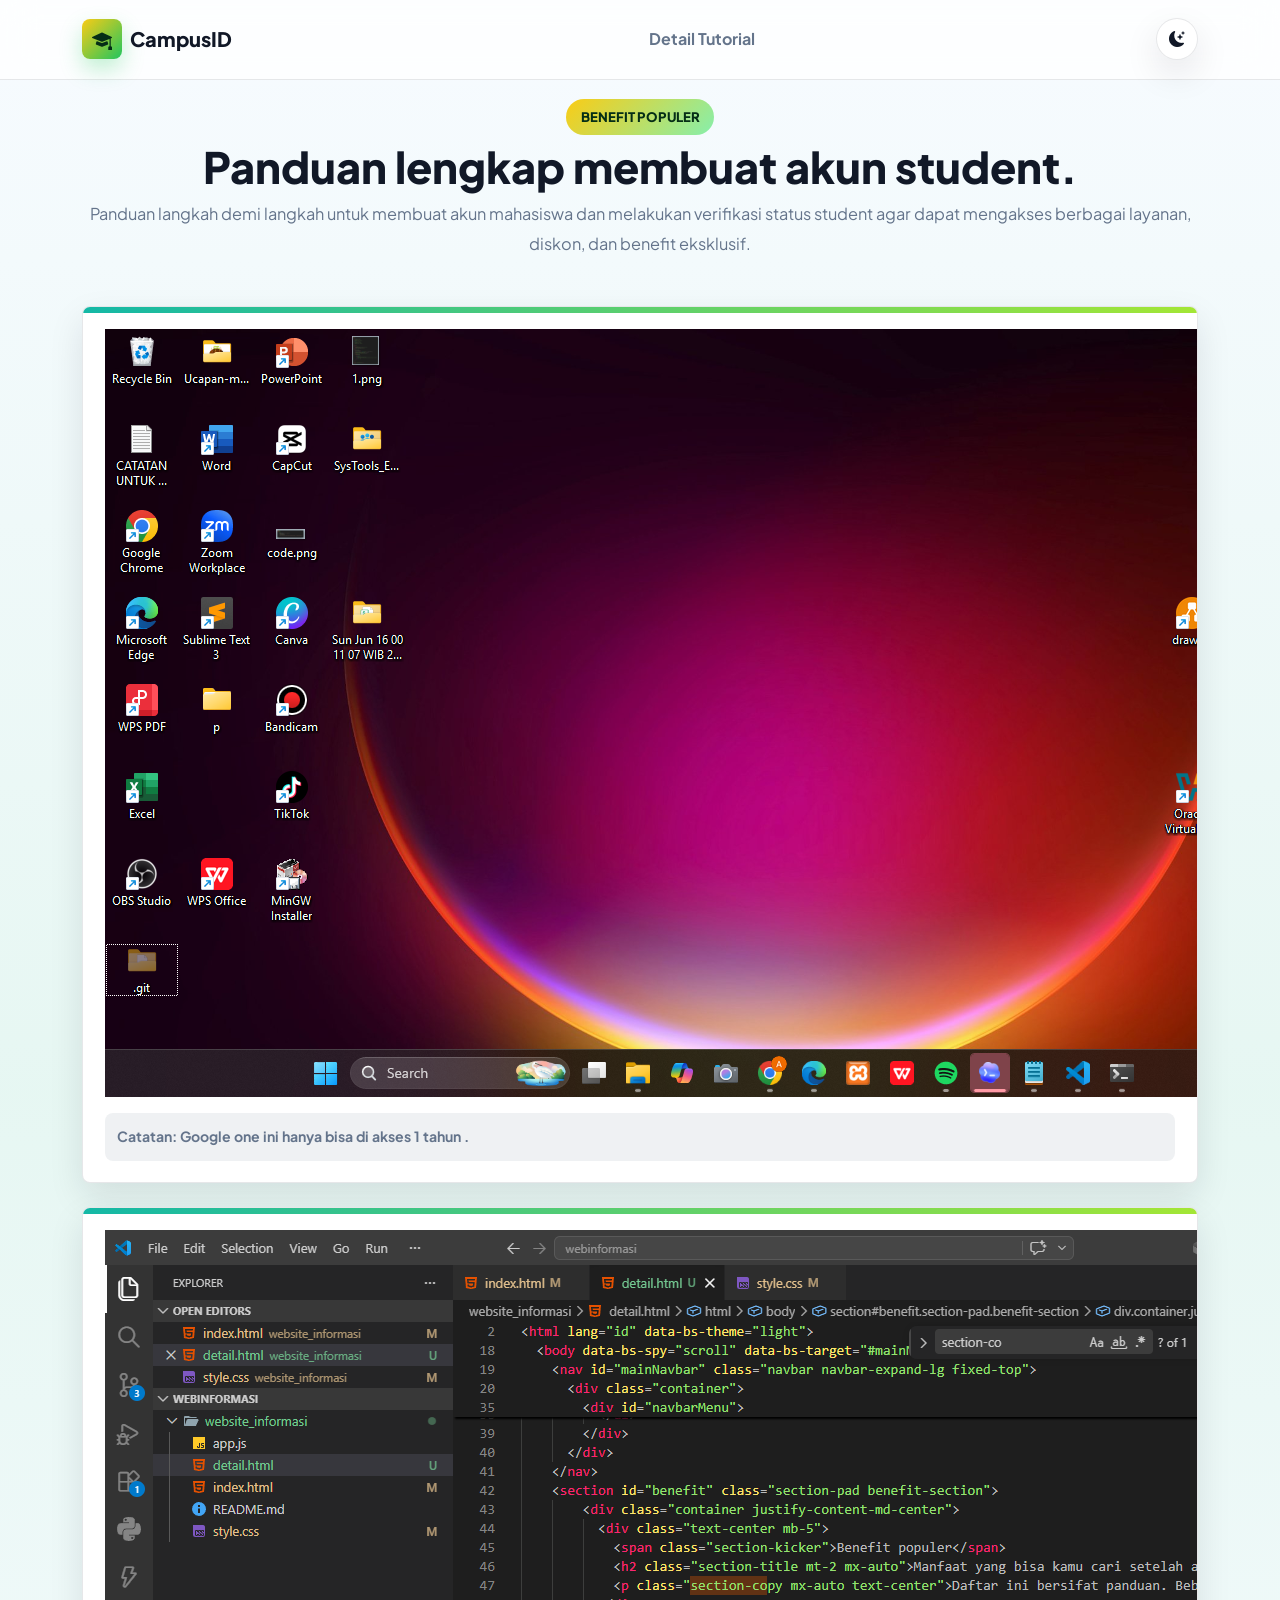
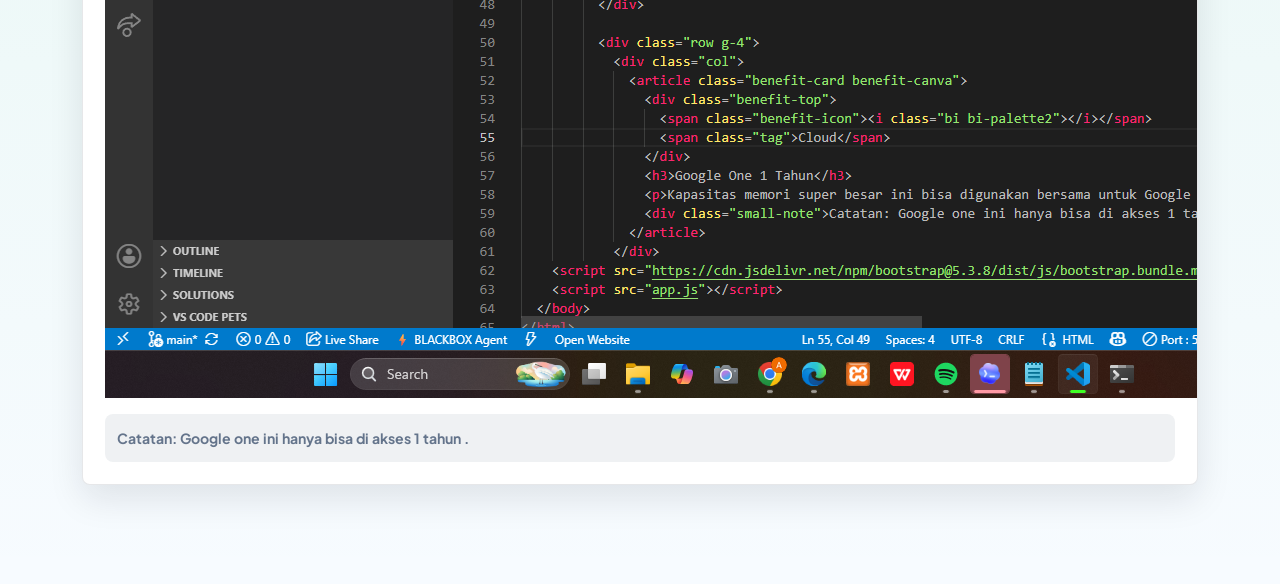
==== detail.html @ 7c488988 "logo,detail, dllllllllllllll" ====
<!doctype html>
<html lang="id" data-bs-theme="light">
  <head>
    <meta charset="utf-8" />
    <meta name="viewport" content="width=device-width, initial-scale=1" />
    <meta name="description" content="Panduan membuat akun student dari kampus dan memanfaatkan benefit edukasi seperti Canva, Gemini, cloud storage, tools coding, dan aplikasi produktivitas." />
    <title>Campus Student Access | Panduan Akun Student Kampus</title>

    <link rel="preconnect" href="https://cdn.jsdelivr.net" />
    <link rel="preconnect" href="https://images.unsplash.com" />
    <link rel="preconnect" href="https://fonts.googleapis.com" />
    <link rel="preconnect" href="https://fonts.gstatic.com" crossorigin />
    <link href="https://fonts.googleapis.com/css2?family=Plus+Jakarta+Sans:wght@400;500;600;700;800&display=swap" rel="stylesheet" />
    <link href="https://cdn.jsdelivr.net/npm/bootstrap@5.3.8/dist/css/bootstrap.min.css" rel="stylesheet" integrity="sha384-sRIl4kxILFvY47J16cr9ZwB07vP4J8+LH7qKQnuqkuIAvNWLzeN8tE5YBujZqJLB" crossorigin="anonymous" />
    <link rel="stylesheet" href="https://cdn.jsdelivr.net/npm/bootstrap-icons@1.13.1/font/bootstrap-icons.min.css" />
    <link rel="stylesheet" href="style.css" />
  </head>
  <body data-bs-spy="scroll" data-bs-target="#mainNavbar" data-bs-offset="90" tabindex="0">
    <nav id="mainNavbar" class="navbar navbar-expand-lg fixed-top">
      <div class="container">
        <a class="navbar-brand d-flex align-items-center gap-2" href="#beranda" aria-label="Campus Student Access">
          <span class="brand-mark"><i class="bi bi-mortarboard-fill"></i></span>
          <span>CampusID</span>
        </a>

        <div class="d-flex align-items-center gap-2 order-lg-2">
          <button class="btn btn-icon theme-toggle" id="themeToggle" type="button" aria-label="Aktifkan dark mode" data-bs-toggle="tooltip" data-bs-title="Dark mode">
            <i class="bi bi-moon-stars-fill"></i>
          </button>
          <button class="navbar-toggler" type="button" data-bs-toggle="collapse" data-bs-target="#navbarMenu" aria-controls="navbarMenu" aria-expanded="false" aria-label="Buka menu navigasi">
            <span class="navbar-toggler-icon"></span>
          </button>
        </div>

        <div id="navbarMenu">
          <ul class="navbar-nav ms-lg-auto align-items-lg-center">
            <li class="nav-item"><a class="nav-link" href="#">Detail Tutorial</a></li>
          </ul>
        </div>
      </div>
    </nav>
    <section id="benefit" class="section-pad benefit-section">
      <div class="container justify-content-md-center">
        <div class="text-center mb-5">
          <span class="section-kicker">Benefit populer</span>
          <h2 class="section-title mt-2 mx-auto">Panduan lengkap membuat akun student.</h2>
          <p class="section-copy mx-auto text-center">Panduan langkah demi langkah untuk membuat akun mahasiswa dan melakukan verifikasi status student agar dapat mengakses berbagai layanan, diskon, dan benefit eksklusif.</p>
        </div>

        <div class="row g-4">
          <div class="col">
            <article class="benefit-card benefit-canva">
              <div class="benefit-top">
                <img src="ss/image.png" alt="" />
              </div>
              <div class="small-note">Catatan: Google one ini hanya bisa di akses 1 tahun .</div>
            </article>
          </div>
          <div class="col">
            <article class="benefit-card benefit-canva">
              <div class="benefit-top">
                <img src="ss/tes.png" alt="" />
              </div>
              <div class="small-note">Catatan: Google one ini hanya bisa di akses 1 tahun .</div>
            </article>
          </div>
        </div>
      </div>
    </section>
    <script src="https://cdn.jsdelivr.net/npm/bootstrap@5.3.8/dist/js/bootstrap.bundle.min.js" integrity="sha384-FKyoEForCGlyvwx9Hj09JcYn3nv7wiPVlz7YYwJrWVcXK/BmnVDxM+D2scQbITxI" crossorigin="anonymous"></script>
    <script src="app.js"></script>
  </body>
</html>
---- style.css ----
:root {
  --font-main: "Plus Jakarta Sans", system-ui, -apple-system, BlinkMacSystemFont, "Segoe UI", sans-serif;
  --page: #f7fbff;
  --surface: rgba(255, 255, 255, 0.88);
  --surface-solid: #ffffff;
  --ink: #111827;
  --muted: #64748b;
  --line: rgba(15, 23, 42, 0.1);
  --primary: #2563eb;
  --primary-strong: #1d4ed8;
  --sky: #0ea5e9;
  --lime: #22c55e;
  --coral: #ff6b6b;
  --yellow: #facc15;
  --violet: #8b5cf6;
  --cyan: #22d3ee;
  --shadow: 0 22px 70px rgba(15, 23, 42, 0.14);
  --soft-shadow: 0 14px 35px rgba(15, 23, 42, 0.1);
  --radius: 8px;
}

[data-bs-theme="dark"] {
  --page: #08111f;
  --surface: rgba(15, 23, 42, 0.86);
  --surface-solid: #101827;
  --ink: #f8fafc;
  --muted: #b6c2d2;
  --line: rgba(226, 232, 240, 0.14);
  --primary: #38bdf8;
  --primary-strong: #0ea5e9;
  --shadow: 0 22px 70px rgba(0, 0, 0, 0.35);
  --soft-shadow: 0 14px 35px rgba(0, 0, 0, 0.28);
}



* {
  box-sizing: border-box;
}

html {
  scroll-behavior: smooth;
}

body {
  font-family: var(--font-main);
  color: var(--ink);
  letter-spacing: 0;
  background:
    linear-gradient(180deg, rgba(34, 211, 238, 0.08), transparent 420px),
    var(--page);
  overflow-x: hidden;
}

a {
  text-decoration: none;
}

.navbar {
  padding: 0.9rem 0;
  background: rgba(255, 255, 255, 0.78);
  border-bottom: 1px solid var(--line);
  backdrop-filter: blur(18px);
}

[data-bs-theme="dark"] .navbar {
  background: rgba(8, 17, 31, 0.8);
}

.navbar-brand,
.footer-brand {
  color: var(--ink);
  font-weight: 800;
}

.brand-mark {
  width: 40px;
  height: 40px;
  display: inline-flex;
  align-items: center;
  justify-content: center;
  color: #052e16;
  background: linear-gradient(135deg, var(--yellow), var(--lime));
  border-radius: var(--radius);
  box-shadow: 0 10px 22px rgba(34, 197, 94, 0.28);
}

.nav-link {
  color: var(--muted);
  font-weight: 700;
  border-radius: 999px;
  padding: 0.55rem 0.9rem !important;
}

.nav-link:hover,
.nav-link.active {
  color: var(--primary);
  background: rgba(37, 99, 235, 0.1);
}

.btn {
  font-weight: 800;
}

.btn-primary {
  --bs-btn-bg: var(--primary);
  --bs-btn-border-color: var(--primary);
  --bs-btn-hover-bg: var(--primary-strong);
  --bs-btn-hover-border-color: var(--primary-strong);
  box-shadow: 0 14px 28px rgba(37, 99, 235, 0.26);
}

.btn-light {
  color: #0f172a;
  background: rgba(255, 255, 255, 0.92);
  border-color: rgba(255, 255, 255, 0.92);
}

.btn-icon {
  width: 42px;
  height: 42px;
  display: inline-flex;
  align-items: center;
  justify-content: center;
  border-radius: 50%;
  padding: 0;
}

.theme-toggle {
  color: var(--ink);
  background: var(--surface-solid);
  border: 1px solid var(--line);
  box-shadow: var(--soft-shadow);
}

.hero-section {
  position: relative;
  min-height: 100vh;
  background-image:
    linear-gradient(90deg, rgba(5, 10, 25, 0.84), rgba(5, 10, 25, 0.58), rgba(5, 10, 25, 0.28)),
    url("https://images.unsplash.com/photo-1523240795612-9a054b0db644?auto=format&fit=crop&w=1800&q=85");
  background-size: cover;
  background-position: center;
  color: #ffffff;
}

.hero-overlay {
  position: absolute;
  inset: 0;
  background:
    linear-gradient(180deg, rgba(37, 99, 235, 0.24), transparent 45%),
    linear-gradient(0deg, rgba(8, 17, 31, 0.88), transparent 38%);
  pointer-events: none;
}

.hero-badge,
.section-kicker {
  display: inline-flex;
  align-items: center;
  gap: 0.5rem;
  width: fit-content;
  color: #052e16;
  background: linear-gradient(135deg, var(--yellow), #86efac);
  border-radius: 999px;
  padding: 0.5rem 0.9rem;
  font-size: 0.82rem;
  font-weight: 900;
  text-transform: uppercase;
}

.hero-title {
  max-width: 760px;
  font-size: 4.55rem;
  line-height: 1;
  font-weight: 900;
}

.hero-copy {
  max-width: 650px;
  color: rgba(255, 255, 255, 0.86);
  font-size: 1.15rem;
  line-height: 1.8;
}

.hero-note {
  display: flex;
  align-items: flex-start;
  gap: 0.7rem;
  max-width: 640px;
  color: rgba(255, 255, 255, 0.82);
  font-weight: 600;
}

.access-card,
.checklist-panel,
.tool-panel,
.cta-panel {
  background: var(--surface);
  border: 1px solid var(--line);
  border-radius: var(--radius);
  box-shadow: var(--shadow);
  backdrop-filter: blur(22px);
}

.access-card {
  max-width: 430px;
  padding: 1.4rem;
  color: var(--ink);
}

.eyebrow,
.pass-label {
  color: var(--muted);
  font-size: 0.78rem;
  font-weight: 900;
  text-transform: uppercase;
}

.status-pill {
  display: inline-flex;
  align-items: center;
  gap: 0.35rem;
  color: #064e3b;
  background: rgba(34, 197, 94, 0.18);
  border: 1px solid rgba(34, 197, 94, 0.28);
  border-radius: 999px;
  padding: 0.45rem 0.65rem;
  font-size: 0.78rem;
  font-weight: 900;
}

[data-bs-theme="dark"] .status-pill {
  color: #bbf7d0;
}

.student-pass {
  display: flex;
  align-items: center;
  justify-content: space-between;
  gap: 1rem;
  color: #0f172a;
  background:
    linear-gradient(135deg, rgba(34, 211, 238, 0.82), rgba(250, 204, 21, 0.78)),
    #ffffff;
  border-radius: var(--radius);
  padding: 1.2rem;
}

.student-pass strong {
  display: block;
  margin-top: 0.25rem;
}

.student-pass i {
  font-size: 2rem;
}

.mini-stat {
  min-height: 132px;
  display: flex;
  flex-direction: column;
  justify-content: center;
  gap: 0.35rem;
  border: 1px solid var(--line);
  border-radius: var(--radius);
  padding: 1rem;
  background: var(--surface-solid);
}

.mini-stat i {
  font-size: 1.35rem;
}

.mini-stat strong {
  font-size: 2rem;
  line-height: 1;
}

.mini-stat span {
  color: var(--muted);
  font-weight: 700;
}

.accent-sky i,
.accent-sky strong {
  color: var(--sky);
}

.accent-coral i,
.accent-coral strong {
  color: var(--coral);
}

.access-list {
  display: grid;
  gap: 0.75rem;
}

.access-list div {
  display: flex;
  align-items: flex-start;
  gap: 0.65rem;
  color: var(--muted);
  font-weight: 700;
}

.access-list i {
  color: var(--lime);
}

.section-pad {
  padding: 6.2rem 0;
}

.soft-band {
  background:
    linear-gradient(135deg, rgba(14, 165, 233, 0.12), rgba(250, 204, 21, 0.1)),
    rgba(255, 255, 255, 0.28);
}

[data-bs-theme="dark"] .soft-band {
  background:
    linear-gradient(135deg, rgba(14, 165, 233, 0.14), rgba(139, 92, 246, 0.16)),
    rgba(15, 23, 42, 0.42);
}

.section-title {
  color: var(--ink);
  font-size: 2.7rem;
  line-height: 1.12;
  font-weight: 900;
}

.section-copy {
  max-width: 1320px;
  color: var(--muted);
  font-size: 1.02rem;
  line-height: 1.8;
  text-align: justify;
}

.value-card,
.benefit-card,
.safety-card {
  height: 100%;
  background: var(--surface-solid);
  border: 1px solid var(--line);
  border-radius: var(--radius);
  box-shadow: var(--soft-shadow);
}

.value-card {
  padding: 1.25rem;
  transition: transform 180ms ease, box-shadow 180ms ease;
}

.value-card:hover,
.benefit-card:hover {
  transform: translateY(-6px);
  box-shadow: var(--shadow);
}

.value-icon {
  width: 52px;
  height: 52px;
  display: inline-flex;
  align-items: center;
  justify-content: center;
  color: #ffffff;
  border-radius: var(--radius);
  font-size: 1.35rem;
  margin-bottom: 1rem;
}

.bg-sky {
  background: linear-gradient(135deg, var(--sky), var(--cyan));
}

.bg-lime {
  background: linear-gradient(135deg, var(--lime), #84cc16);
}

.bg-coral {
  background: linear-gradient(135deg, var(--coral), #fb7185);
}

.bg-violet {
  background: linear-gradient(135deg, var(--violet), #6366f1);
}

.value-card h3,
.benefit-card h3,
.timeline-item h3 {
  font-size: 1.12rem;
  font-weight: 900;
}

.value-card p,
.benefit-card p,
.timeline-item p {
  color: var(--muted);
  line-height: 1.7;
  margin-bottom: 0;
}

.callout-box {
  display: flex;
  align-items: flex-start;
  gap: 0.9rem;
  color: var(--ink);
  background: var(--surface-solid);
  border: 1px solid var(--line);
  border-left: 5px solid var(--yellow);
  border-radius: var(--radius);
  padding: 1rem;
  box-shadow: var(--soft-shadow);
}

.callout-box i {
  color: var(--primary);
  font-size: 1.45rem;
}

.timeline {
  position: relative;
  display: grid;
  gap: 1rem;
}

.timeline::before {
  content: "";
  position: absolute;
  top: 14px;
  bottom: 14px;
  left: 35px;
  width: 2px;
  background: linear-gradient(var(--sky), var(--lime), var(--coral));
}

.timeline-item {
  position: relative;
  display: grid;
  grid-template-columns: 70px 1fr;
  gap: 1rem;
  background: var(--surface-solid);
  border: 1px solid var(--line);
  border-radius: var(--radius);
  padding: 1.15rem;
  box-shadow: var(--soft-shadow);
}

.timeline-number {
  z-index: 1;
  width: 52px;
  height: 52px;
  display: inline-flex;
  align-items: center;
  justify-content: center;
  color: #082f49;
  background: linear-gradient(135deg, var(--cyan), var(--yellow));
  border-radius: var(--radius);
  font-weight: 900;
}

.checklist-panel,
.tool-panel {
  padding: 1.35rem;
}

.progress {
  height: 12px;
  background-color: rgba(100, 116, 139, 0.16);
}

.progress-bar {
  background: linear-gradient(90deg, var(--sky), var(--lime), var(--yellow));
}

.progress-chip {
  color: #082f49;
  background: linear-gradient(135deg, var(--cyan), var(--yellow));
  border-radius: 999px;
  padding: 0.38rem 0.7rem;
  font-weight: 900;
}

.check-item {
  min-height: 72px;
  display: flex;
  align-items: center;
  gap: 0.85rem;
  background: var(--surface-solid);
  border: 1px solid var(--line);
  border-radius: var(--radius);
  padding: 1rem;
  cursor: pointer;
  transition: border-color 180ms ease, transform 180ms ease;
}

.check-item:hover {
  border-color: rgba(37, 99, 235, 0.4);
  transform: translateY(-2px);
}

.check-item span {
  display: flex;
  align-items: center;
  gap: 0.55rem;
  font-weight: 800;
}

.check-item i {
  color: var(--primary);
}

.form-check-input {
  width: 1.25rem;
  height: 1.25rem;
}

.ready-alert {
  display: flex;
  align-items: center;
  gap: 0.7rem;
  color: #064e3b;
  background: rgba(34, 197, 94, 0.14);
  border: 1px solid rgba(34, 197, 94, 0.25);
}

[data-bs-theme="dark"] .ready-alert {
  color: #bbf7d0;
}

.benefit-section {
  background:
    linear-gradient(180deg, transparent, rgba(34, 197, 94, 0.08) 50%, transparent),
    var(--page);
}

.benefit-card {
  position: relative;
  overflow: hidden;
  padding: 1.35rem;
  transition: transform 180ms ease, box-shadow 180ms ease;
}

.benefit-card::before {
  content: "";
  position: absolute;
  inset: 0 0 auto 0;
  height: 6px;
  background: linear-gradient(90deg, var(--sky), var(--lime));
}

.benefit-canva::before {
  background: linear-gradient(90deg, #14b8a6, #a3e635);
}

.benefit-gemini::before {
  background: linear-gradient(90deg, #6366f1, #22d3ee);
}

.benefit-cloud::before {
  background: linear-gradient(90deg, #0ea5e9, #facc15);
}

.benefit-code::before {
  background: linear-gradient(90deg, #8b5cf6, #fb7185);
}

.benefit-research::before {
  background: linear-gradient(90deg, #22c55e, #0ea5e9);
}

.benefit-saving::before {
  background: linear-gradient(90deg, #f97316, #facc15);
}



.benefit-top{
    display:flex;
    justify-content:space-between;
    align-items:center;
}

.benefit-icon{
    width:50px;
    height:50px;
    background:#fff;
    border-radius:10px;
    display:flex;
    align-items:center;
    justify-content:center;
    overflow:hidden;
}

.benefit-icon img{
    width:32px;
    height:32px;
    object-fit:contain;
}

.tag {
  color: var(--primary);
  background: rgba(37, 99, 235, 0.1);
  border-radius: 999px;
  padding: 0.35rem 0.7rem;
  font-size: 0.78rem;
  font-weight: 900;
}

.small-note {
  margin-top: 1rem;
  color: var(--muted);
  background: rgba(100, 116, 139, 0.1);
  border-radius: var(--radius);
  padding: 0.8rem;
  font-size: 0.88rem;
  font-weight: 700;
  line-height: 1.6;
}

.tool-tabs {
  gap: 0.6rem;
}

.tool-tabs .nav-link {
  display: inline-flex;
  align-items: center;
  gap: 0.45rem;
  border: 1px solid var(--line);
  background: var(--surface-solid);
}

.tool-tabs .nav-link.active {
  color: #ffffff;
  background: var(--primary);
  border-color: var(--primary);
}

.tab-pane h3 {
  font-size: 1.35rem;
  font-weight: 900;
}

.smart-list {
  display: grid;
  gap: 0.8rem;
  padding-left: 0;
  margin: 1.1rem 0 0;
  list-style: none;
}

.smart-list li {
  display: flex;
  align-items: flex-start;
  gap: 0.75rem;
  color: var(--muted);
  background: var(--surface-solid);
  border: 1px solid var(--line);
  border-radius: var(--radius);
  padding: 0.9rem;
  font-weight: 700;
}

.smart-list i {
  color: var(--lime);
  font-size: 1.15rem;
}

.source-strip {
  display: flex;
  align-items: flex-start;
  gap: 0.75rem;
  color: var(--muted);
  border-top: 1px solid var(--line);
  padding-top: 1rem;
  font-size: 0.92rem;
  font-weight: 700;
}


.source-strip i {
  color: var(--primary);
}

.safety-section {
  background:
    linear-gradient(135deg, rgba(250, 204, 21, 0.12), rgba(255, 107, 107, 0.09)),
    var(--page);
}

.safety-card {
  display: grid;
  gap: 0.6rem;
  padding: 1rem;
}

.safety-card i {
  width: 42px;
  height: 42px;
  display: inline-flex;
  align-items: center;
  justify-content: center;
  color: #ffffff;
  background: linear-gradient(135deg, var(--coral), var(--violet));
  border-radius: var(--radius);
  font-size: 1.15rem;
}

.safety-card strong {
  font-weight: 900;
}

.safety-card span {
  color: var(--muted);
  line-height: 1.6;
}

.custom-accordion {
  display: grid;
  gap: 0.8rem;
}

.accordion-item {
  color: var(--ink);
  background: var(--surface-solid);
  border: 1px solid var(--line);
  border-radius: var(--radius) !important;
  overflow: hidden;
  box-shadow: var(--soft-shadow);
}

.accordion-button {
  color: var(--ink);
  background: var(--surface-solid);
  font-weight: 900;
}

.accordion-button:not(.collapsed) {
  color: var(--primary);
  background: rgba(37, 99, 235, 0.1);
}

.accordion-button:focus {
  box-shadow: 0 0 0 0.18rem rgba(37, 99, 235, 0.18);
}

.accordion-body {
  color: var(--muted);
  line-height: 1.75;
}

.cta-section {
  padding: 2rem 0 6rem;
}

.cta-panel {
  padding: 3rem 1.5rem;
  background:
    linear-gradient(135deg, rgba(37, 99, 235, 0.12), rgba(34, 197, 94, 0.12)),
    var(--surface);
}

.site-footer {
  color: rgba(255, 255, 255, 0.84);
  background: #07111f;
}

.site-footer .brand-mark {
  color: #052e16;
}

.site-footer a {
  display: block;
  width: fit-content;
  color: rgba(255, 255, 255, 0.76);
  margin-bottom: 0.48rem;
}

.site-footer a:hover {
  color: #ffffff;
}

.footer-brand {
  color: #ffffff !important;
}

.footer-title {
  color: #ffffff;
  font-size: 0.9rem;
  font-weight: 900;
  text-transform: uppercase;
}

.footer-bottom {
  color: rgba(255, 255, 255, 0.58);
  border-top: 1px solid rgba(255, 255, 255, 0.1);
}

.back-to-top {
  position: fixed;
  right: 1.25rem;
  bottom: 1.25rem;
  z-index: 1020;
  opacity: 0;
  transform: translateY(12px);
  pointer-events: none;
  transition: opacity 180ms ease, transform 180ms ease;
}

.back-to-top.show {
  opacity: 1;
  transform: translateY(0);
  pointer-events: auto;
}

.source-list .list-group-item {
  display: flex;
  align-items: center;
  gap: 0.7rem;
  font-weight: 700;
}



@media (max-width: 991.98px) {
  .navbar-collapse {
    border-top: 1px solid var(--line);
    margin-top: 0.9rem;
  }

  .hero-title {
    font-size: 3.2rem;
  }

  .hero-section {
    background-position: 62% center;
  }

  .access-card {
    margin-bottom: 3rem;
  }

  .section-pad {
    padding: 4.5rem 0;
  }

  .section-title {
    font-size: 2.2rem;
  }
}

@media (max-width: 575.98px) {
  .hero-title {
    font-size: 2.35rem;
  }

  .hero-copy {
    font-size: 1rem;
  }

  .hero-badge,
  .section-kicker {
    font-size: 0.72rem;
  }

  .section-title {
    font-size: 1.85rem;
  }

  .timeline::before {
    left: 26px;
  }

  .timeline-item {
    grid-template-columns: 52px 1fr;
    padding: 1rem;
  }

  .timeline-number {
    width: 44px;
    height: 44px;
    font-size: 0.86rem;
  }

  .check-item {
    min-height: 64px;
  }

  .tool-tabs .nav-link {
    width: 100%;
    justify-content: center;
  }
}
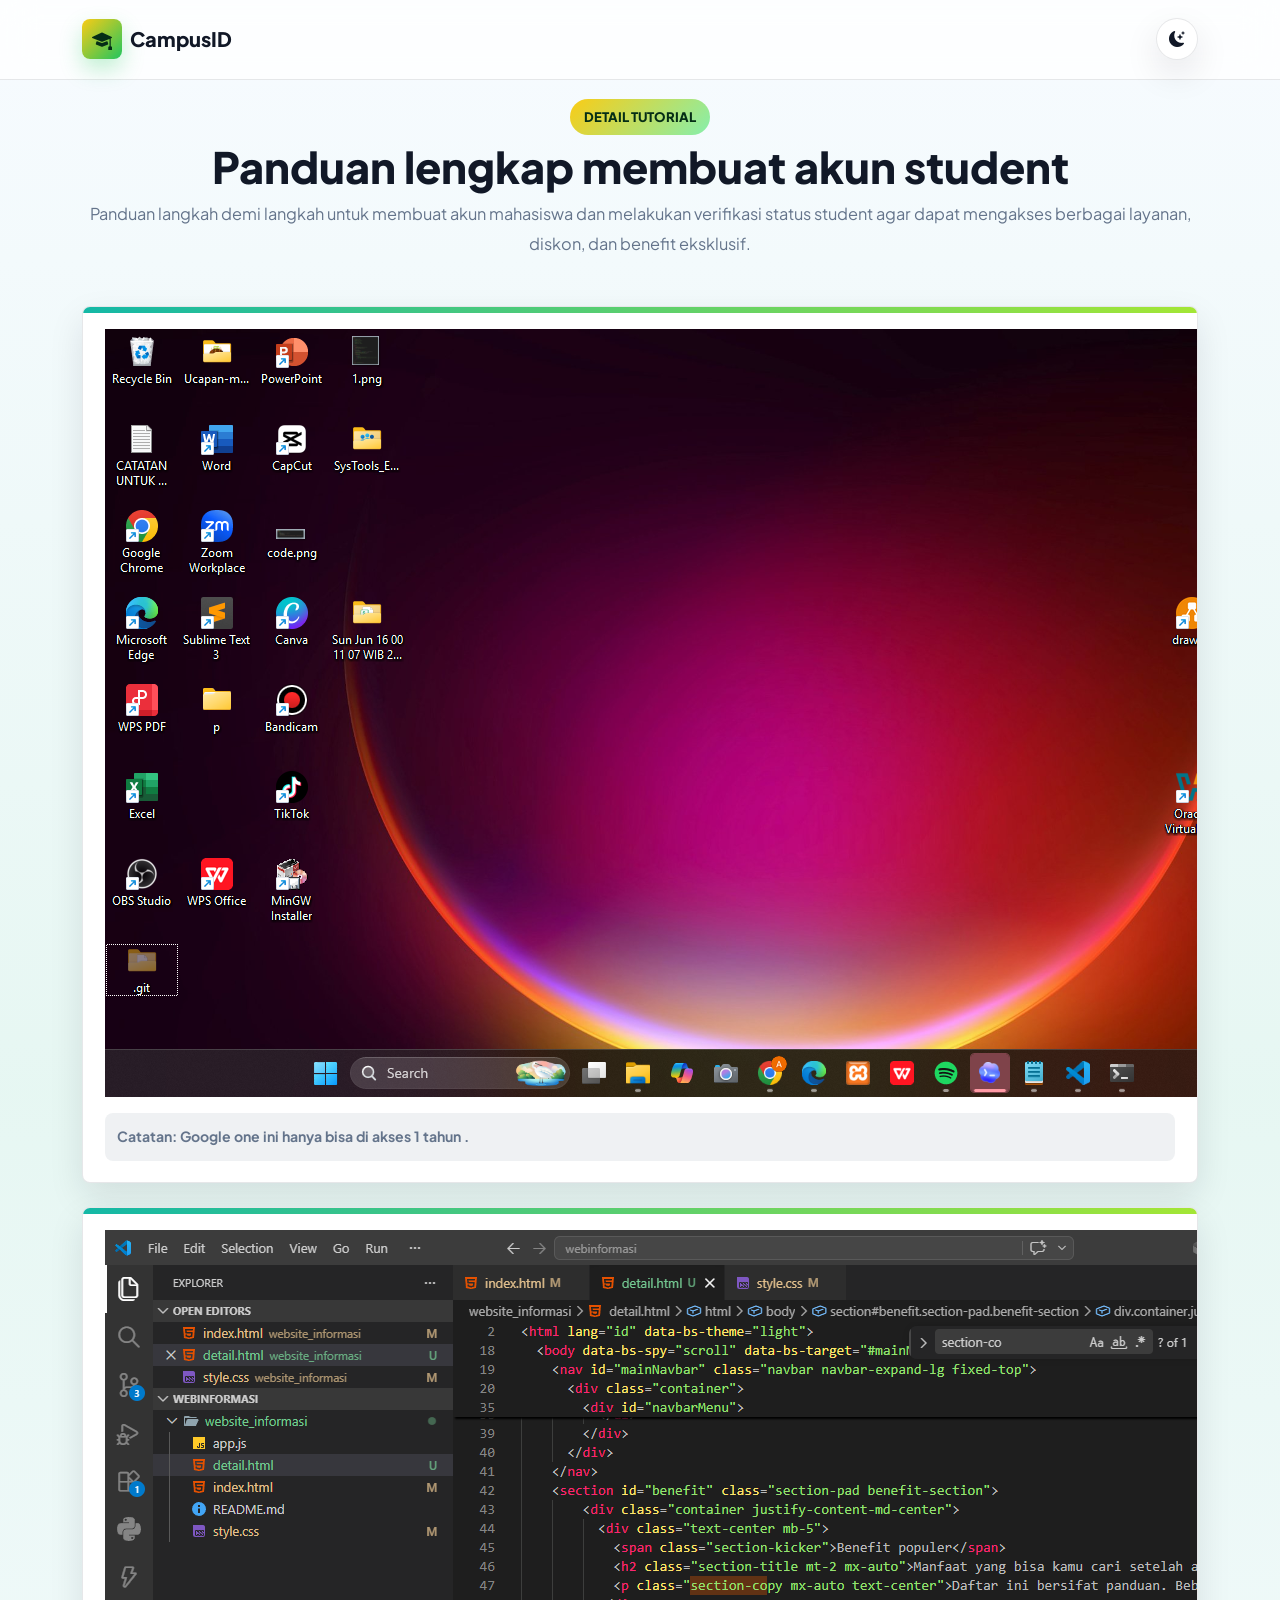
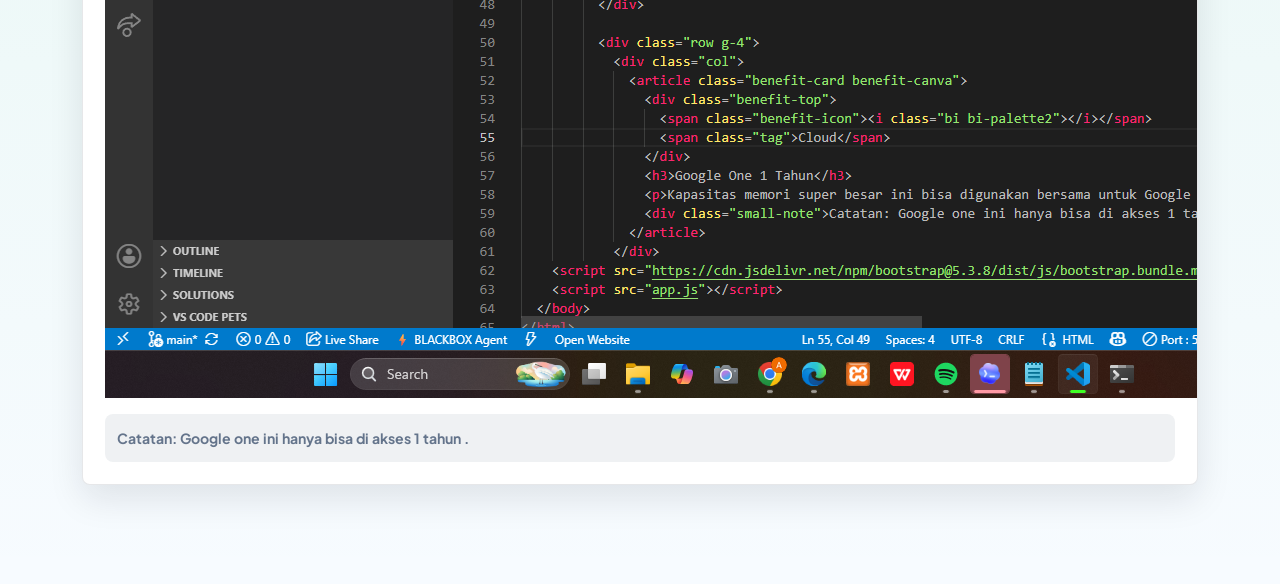
==== commit 3459149d: "Perubahan Dari Zeck sabtu" ====
--- a/detail.html
+++ b/detail.html
@@ -31,19 +31,13 @@
             <span class="navbar-toggler-icon"></span>
           </button>
         </div>
-
-        <div id="navbarMenu">
-          <ul class="navbar-nav ms-lg-auto align-items-lg-center">
-            <li class="nav-item"><a class="nav-link" href="#">Detail Tutorial</a></li>
-          </ul>
-        </div>
       </div>
     </nav>
     <section id="benefit" class="section-pad benefit-section">
       <div class="container justify-content-md-center">
         <div class="text-center mb-5">
-          <span class="section-kicker">Benefit populer</span>
-          <h2 class="section-title mt-2 mx-auto">Panduan lengkap membuat akun student.</h2>
+          <span class="section-kicker">Detail Tutorial</span>
+          <h2 class="section-title mt-2 mx-auto">Panduan lengkap membuat akun student</h2>
           <p class="section-copy mx-auto text-center">Panduan langkah demi langkah untuk membuat akun mahasiswa dan melakukan verifikasi status student agar dapat mengakses berbagai layanan, diskon, dan benefit eksklusif.</p>
         </div>
 
--- a/style.css
+++ b/style.css
@@ -593,6 +593,7 @@
     align-items:center;
     justify-content:center;
     overflow:hidden;
+    margin-bottom: 15px;
 }
 
 .benefit-icon img{
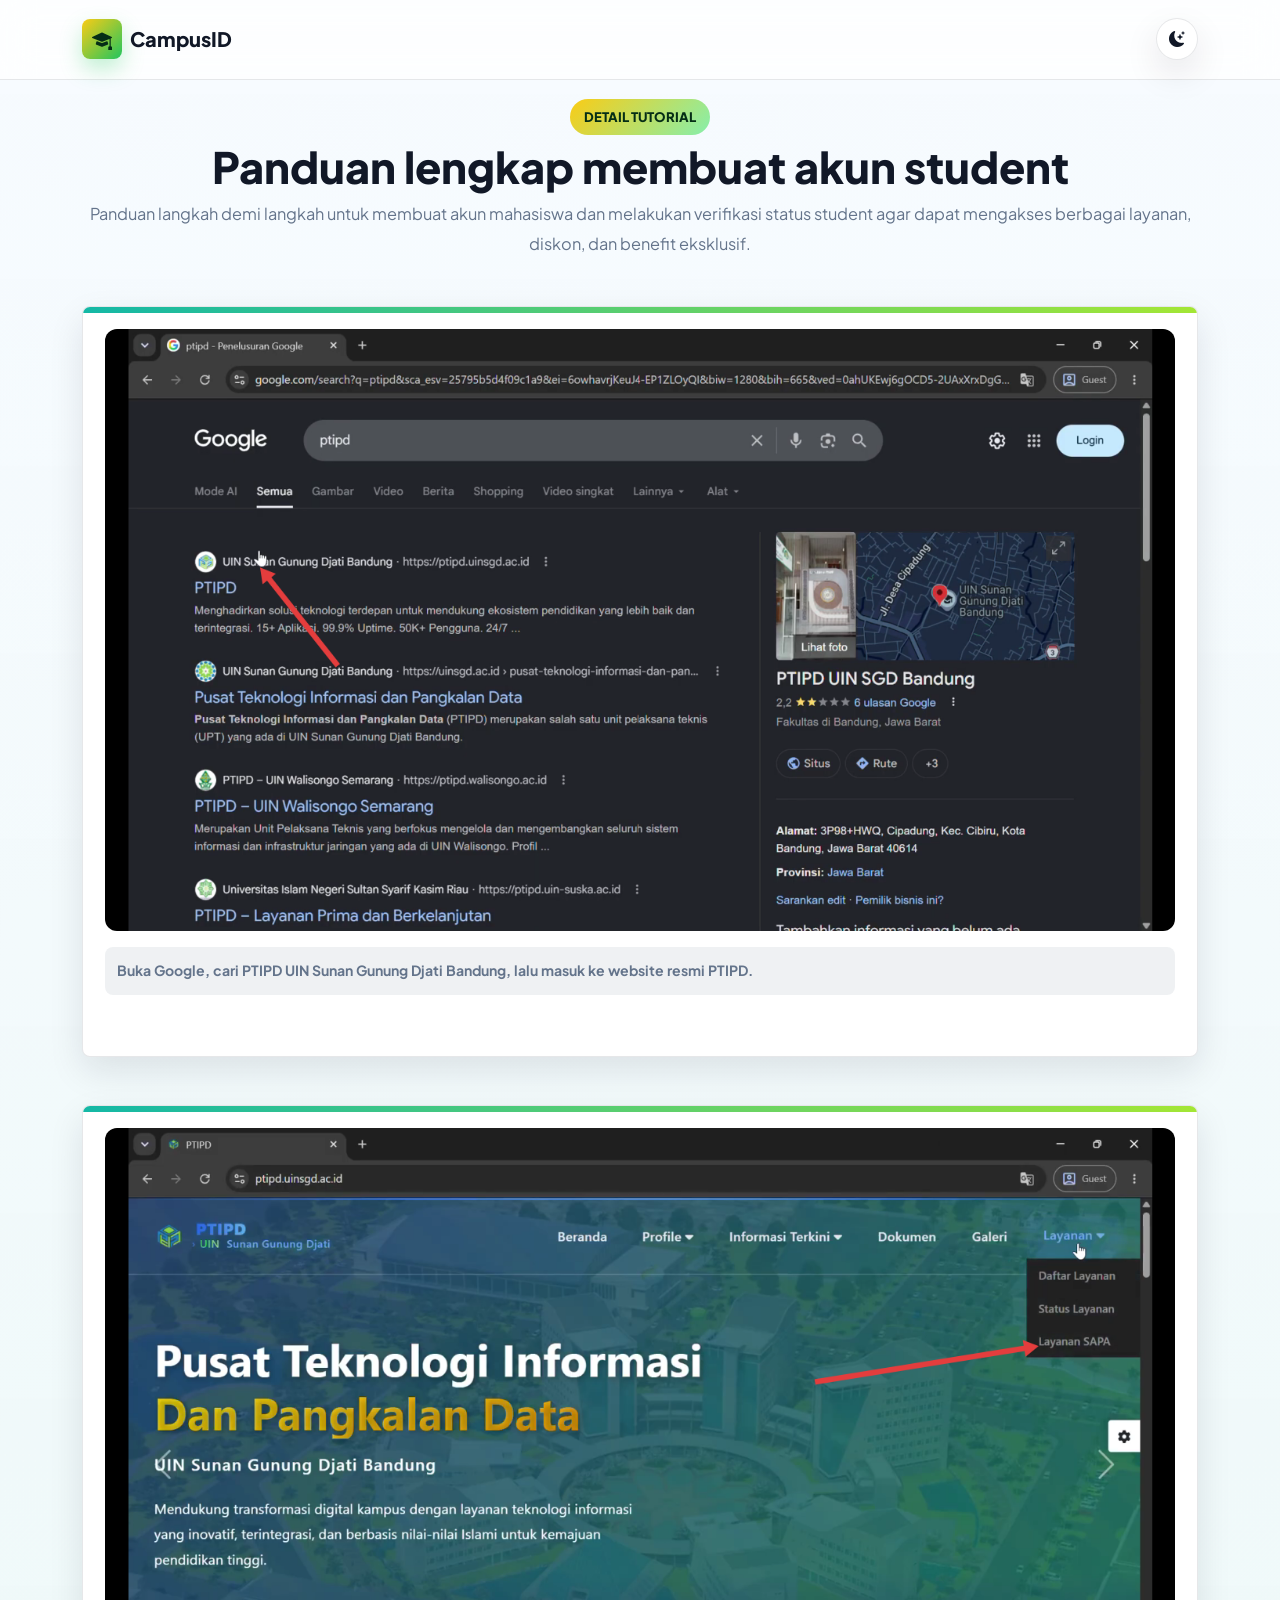
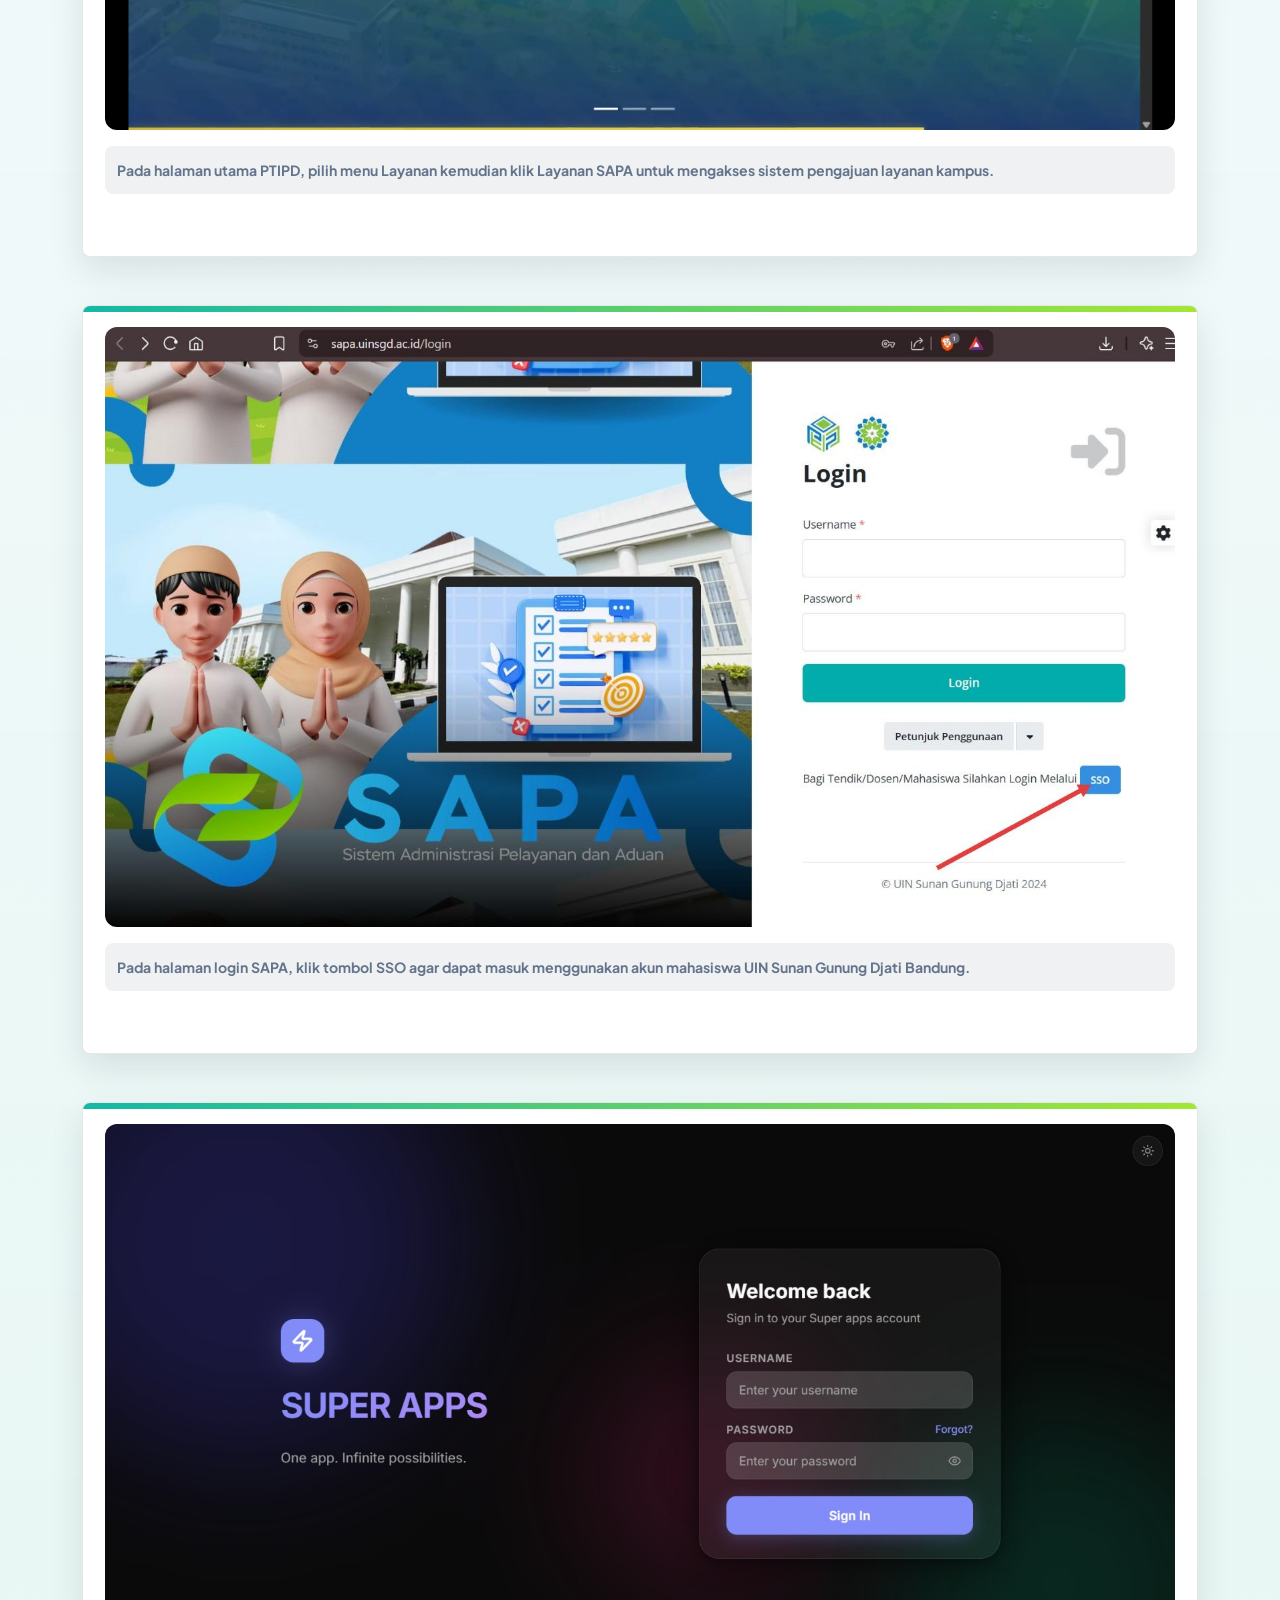
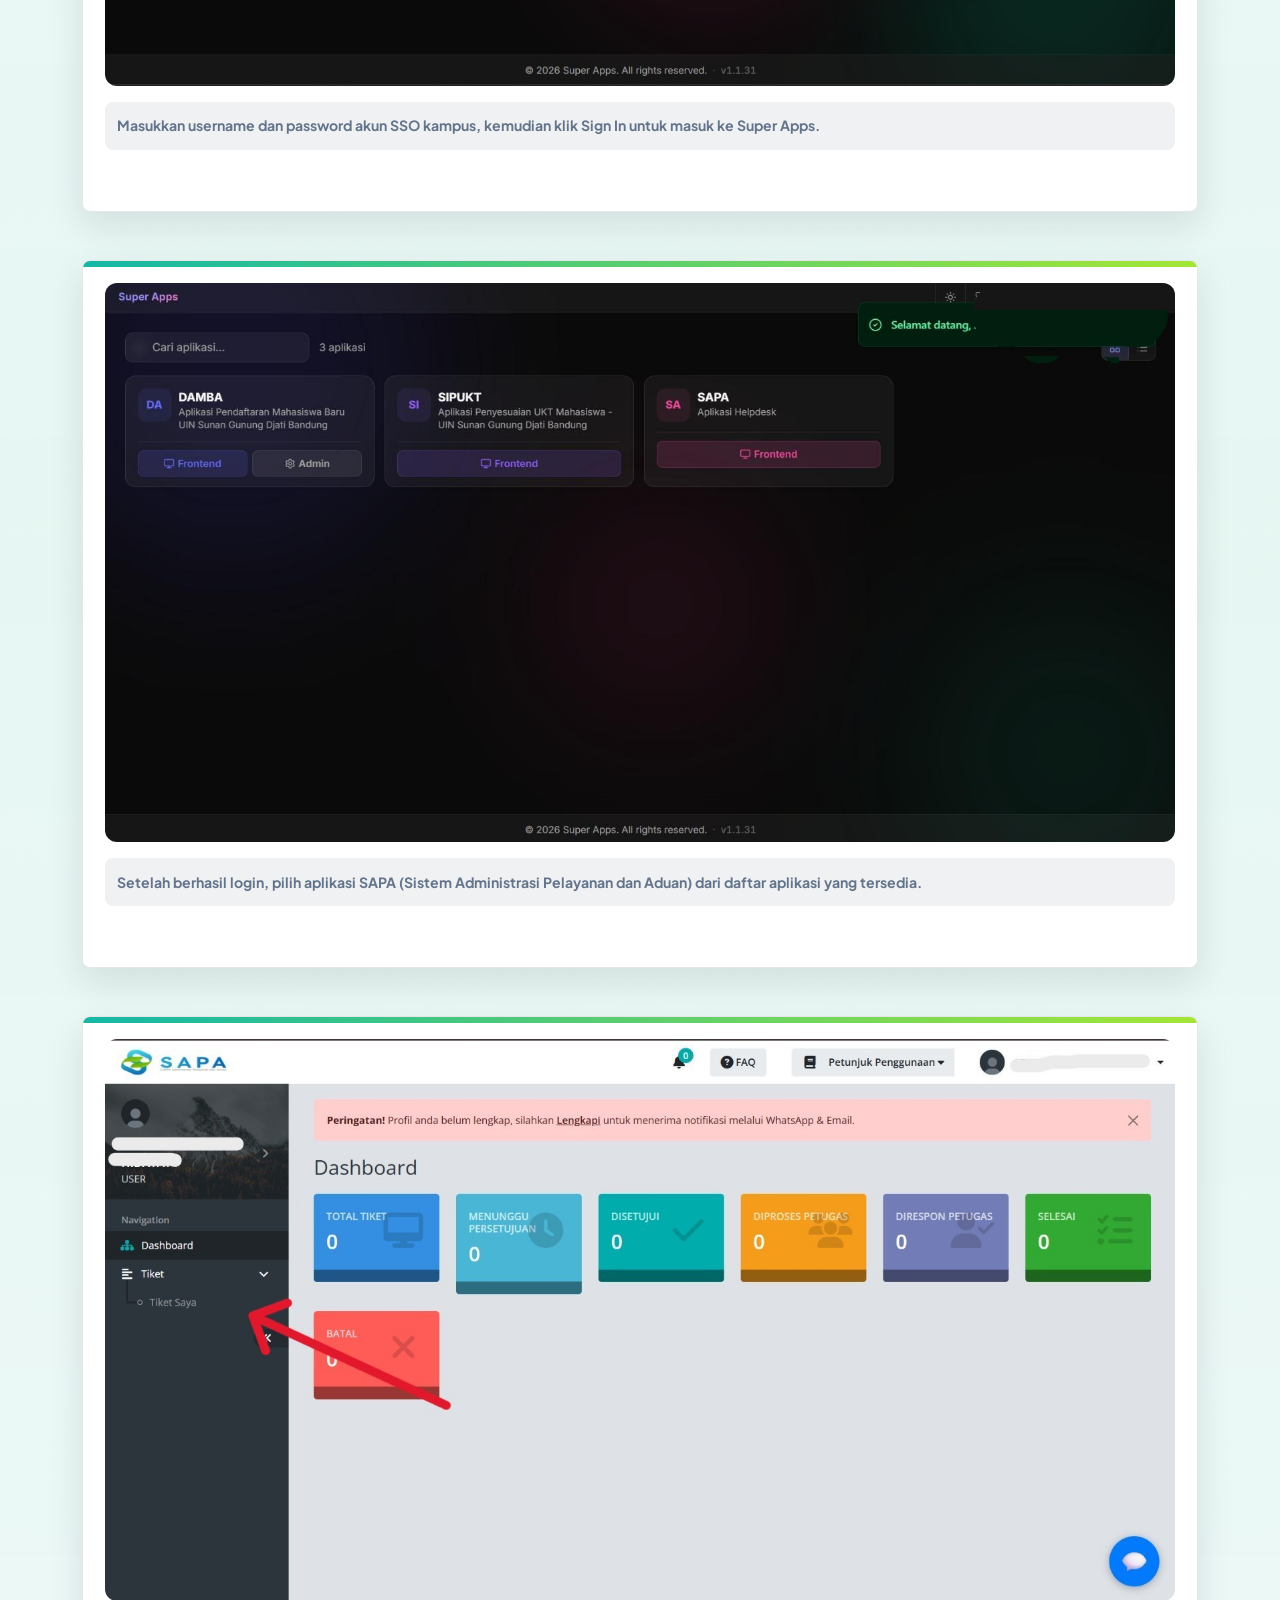
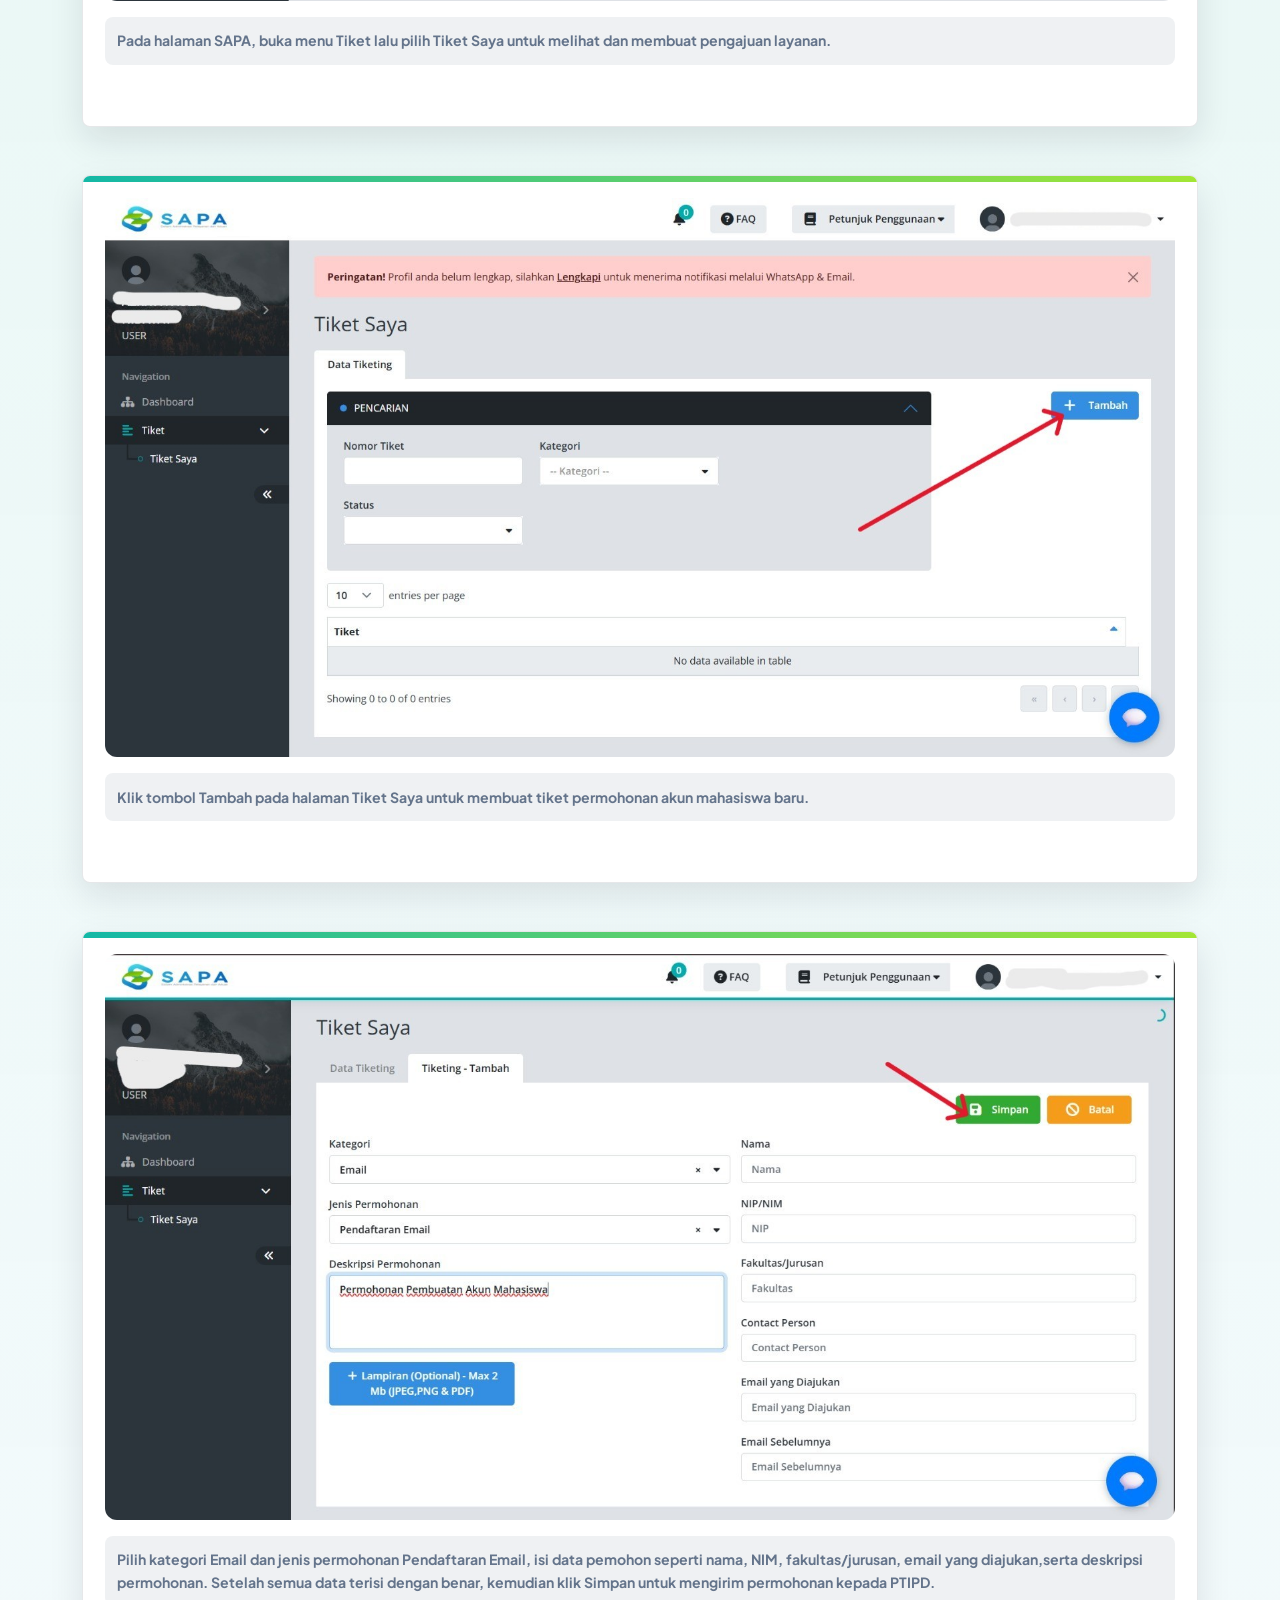
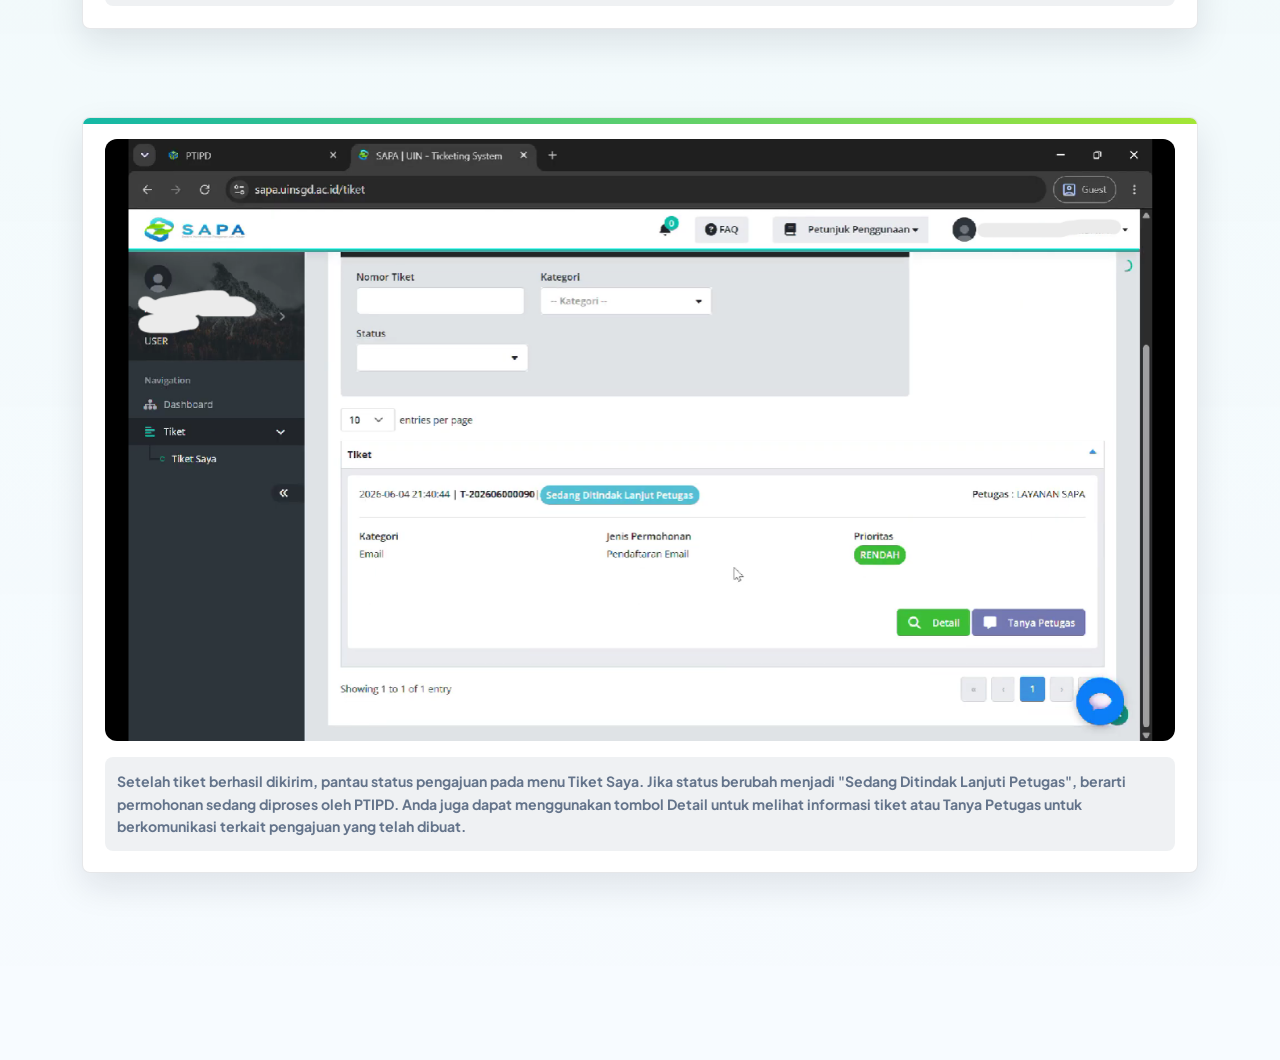
==== commit e5ec11f9: "Nambahin tutorial" ====
--- a/detail.html
+++ b/detail.html
@@ -41,25 +41,129 @@
           <p class="section-copy mx-auto text-center">Panduan langkah demi langkah untuk membuat akun mahasiswa dan melakukan verifikasi status student agar dapat mengakses berbagai layanan, diskon, dan benefit eksklusif.</p>
         </div>
 
-        <div class="row g-4">
+        <div class="row g-4 mb-5">
           <div class="col">
-            <article class="benefit-card benefit-canva">
-              <div class="benefit-top">
-                <img src="ss/image.png" alt="" />
+            <div class="benefit-card benefit-canva">
+              <div class="tutorial-step">
+                <div class="benefit-top">
+                  <img src="ss/1.png" alt="" />
+                </div>
+                <div class="small-note">Buka Google, cari PTIPD UIN Sunan Gunung Djati Bandung, lalu masuk ke website resmi PTIPD.</div>
               </div>
-              <div class="small-note">Catatan: Google one ini hanya bisa di akses 1 tahun .</div>
-            </article>
+            </div>
           </div>
+        </div>
+        <div class="row g-4 mb-5">
           <div class="col">
+            <div class="benefit-card benefit-canva">
+              <div class="tutorial-step">
+                <div class="benefit-top">
+                  <img src="ss/2.png" alt="" />
+                </div>
+                <div class="small-note">Pada halaman utama PTIPD, pilih menu Layanan kemudian klik Layanan SAPA untuk mengakses sistem pengajuan layanan kampus.</div>
+              </div>
+            </div>
+          </div>
+        </div>
+        <div class="row g-4 mb-5">
+          <div class="col">
+            <div class="benefit-card benefit-canva">
+              <div class="tutorial-step">
+                <div class="benefit-top">
+                  <img src="ss/3.jpg" alt="" />
+                </div>
+                <div class="small-note">Pada halaman login SAPA, klik tombol SSO agar dapat masuk menggunakan akun mahasiswa UIN Sunan Gunung Djati Bandung.</div>
+              </div>
+            </div>
+          </div>
+        </div>
+        <div class="row g-4 mb-5">
+          <div class="col">
+            <div class="benefit-card benefit-canva">
+              <div class="tutorial-step">
+                <div class="benefit-top">
+                  <img src="ss/4.jpeg" alt="" />
+                </div>
+                <div class="small-note">Masukkan username dan password akun SSO kampus, kemudian klik Sign In untuk masuk ke Super Apps.</div>
+              </div>
+            </div>
+          </div>
+        </div>
+        <div class="row g-4 mb-5">
+          <div class="col">
+            <div class="benefit-card benefit-canva">
+              <div class="tutorial-step">
+                <div class="benefit-top">
+                  <img src="ss/5.jpg" alt="" />
+                </div>
+                <div class="small-note">Setelah berhasil login, pilih aplikasi SAPA (Sistem Administrasi Pelayanan dan Aduan) dari daftar aplikasi yang tersedia.</div>
+              </div>
+            </div>
+          </div>
+        </div>
+        <div class="row g-4 mb-5">
+          <div class="col">
+            <div class="benefit-card benefit-canva">
+              <div class="tutorial-step">
+                <div class="benefit-top">
+                  <img src="ss/6.jpeg" alt="" />
+                </div>
+                <div class="small-note">Pada halaman SAPA, buka menu Tiket lalu pilih Tiket Saya untuk melihat dan membuat pengajuan layanan.</div>
+              </div>
+            </div>
+          </div>
+        </div>
+        <div class="row g-4 mb-5">
+          <div class="col">
+            <div class="benefit-card benefit-canva">
+              <div class="tutorial-step">
+                <div class="benefit-top">
+                  <img src="ss/7.jpeg" alt="" />
+                </div>
+                <div class="small-note">Klik tombol Tambah pada halaman Tiket Saya untuk membuat tiket permohonan akun mahasiswa baru.</div>
+              </div>
+            </div>
+          </div>
+        </div>
+        <div class="row g-4 mb-5">
+          <div class="col">
+            <div class="tutorial-step">
+              <div class="benefit-card benefit-canva">
+                <div class="benefit-top">
+                  <img src="ss/8.jpeg" alt="" />
+                </div>
+                <div class="small-note">
+                  Pilih kategori Email dan jenis permohonan Pendaftaran Email, isi data pemohon seperti nama, NIM, fakultas/jurusan, email yang diajukan,serta deskripsi permohonan. Setelah semua data terisi dengan benar, kemudian klik
+                  Simpan untuk mengirim permohonan kepada PTIPD.
+                </div>
+              </div>
+            </div>
+          </div>
+        </div>
+        <div class="row g-4 mb-5">
+          <div class="col">
+            <div class="tutorial-step">
+              <div class="benefit-card benefit-canva">
+                <div class="benefit-top">
+                  <img src="ss/9.png" alt="" />
+                </div>
+                <div class="small-note">
+                  Setelah tiket berhasil dikirim, pantau status pengajuan pada menu Tiket Saya. Jika status berubah menjadi "Sedang Ditindak Lanjuti Petugas", berarti permohonan sedang diproses oleh PTIPD. Anda juga dapat menggunakan tombol
+                  Detail untuk melihat informasi tiket atau Tanya Petugas untuk berkomunikasi terkait pengajuan yang telah dibuat.
+                </div>
+              </div>
+            </div>
+          </div>
+        </div>
+      </div>
+      <!-- <div class="col">
             <article class="benefit-card benefit-canva">
               <div class="benefit-top">
                 <img src="ss/tes.png" alt="" />
               </div>
               <div class="small-note">Catatan: Google one ini hanya bisa di akses 1 tahun .</div>
             </article>
-          </div>
-        </div>
-      </div>
+          </div> -->
     </section>
     <script src="https://cdn.jsdelivr.net/npm/bootstrap@5.3.8/dist/js/bootstrap.bundle.min.js" integrity="sha384-FKyoEForCGlyvwx9Hj09JcYn3nv7wiPVlz7YYwJrWVcXK/BmnVDxM+D2scQbITxI" crossorigin="anonymous"></script>
     <script src="app.js"></script>
--- a/style.css
+++ b/style.css
@@ -578,28 +578,51 @@
 
 
 
-.benefit-top{
-    display:flex;
-    justify-content:space-between;
-    align-items:center;
-}
-
-.benefit-icon{
-    width:50px;
-    height:50px;
-    background:#fff;
-    border-radius:10px;
-    display:flex;
-    align-items:center;
-    justify-content:center;
-    overflow:hidden;
-    margin-bottom: 15px;
-}
-
-.benefit-icon img{
-    width:32px;
-    height:32px;
-    object-fit:contain;
+.benefit-top {
+  display: flex;
+  justify-content: space-between;
+  align-items: center;
+}
+
+.benefit-top img {
+    width: 100%;
+    max-width: 1100px;
+    height: auto;
+    margin: 0 auto;
+    display: block;
+    border-radius: 12px;
+}
+
+.benefit-icon {
+  width: 50px;
+  height: 50px;
+  background: #fff;
+  border-radius: 10px;
+  display: flex;
+  align-items: center;
+  justify-content: center;
+  overflow: hidden;
+  margin-bottom: 15px;
+}
+
+.benefit-icon img {
+  width: 32px;
+  height: 32px;
+  object-fit: contain;
+}
+
+.tutorial-step {
+  margin-bottom: 40px;
+}
+
+.benefit-top {
+  margin-bottom: 15px;
+}
+
+.small-note {
+  margin-top: 10px;
+  line-height: 1.7;
+  text-align: left;
 }
 
 .tag {
@@ -894,4 +917,4 @@
     width: 100%;
     justify-content: center;
   }
-}
+}
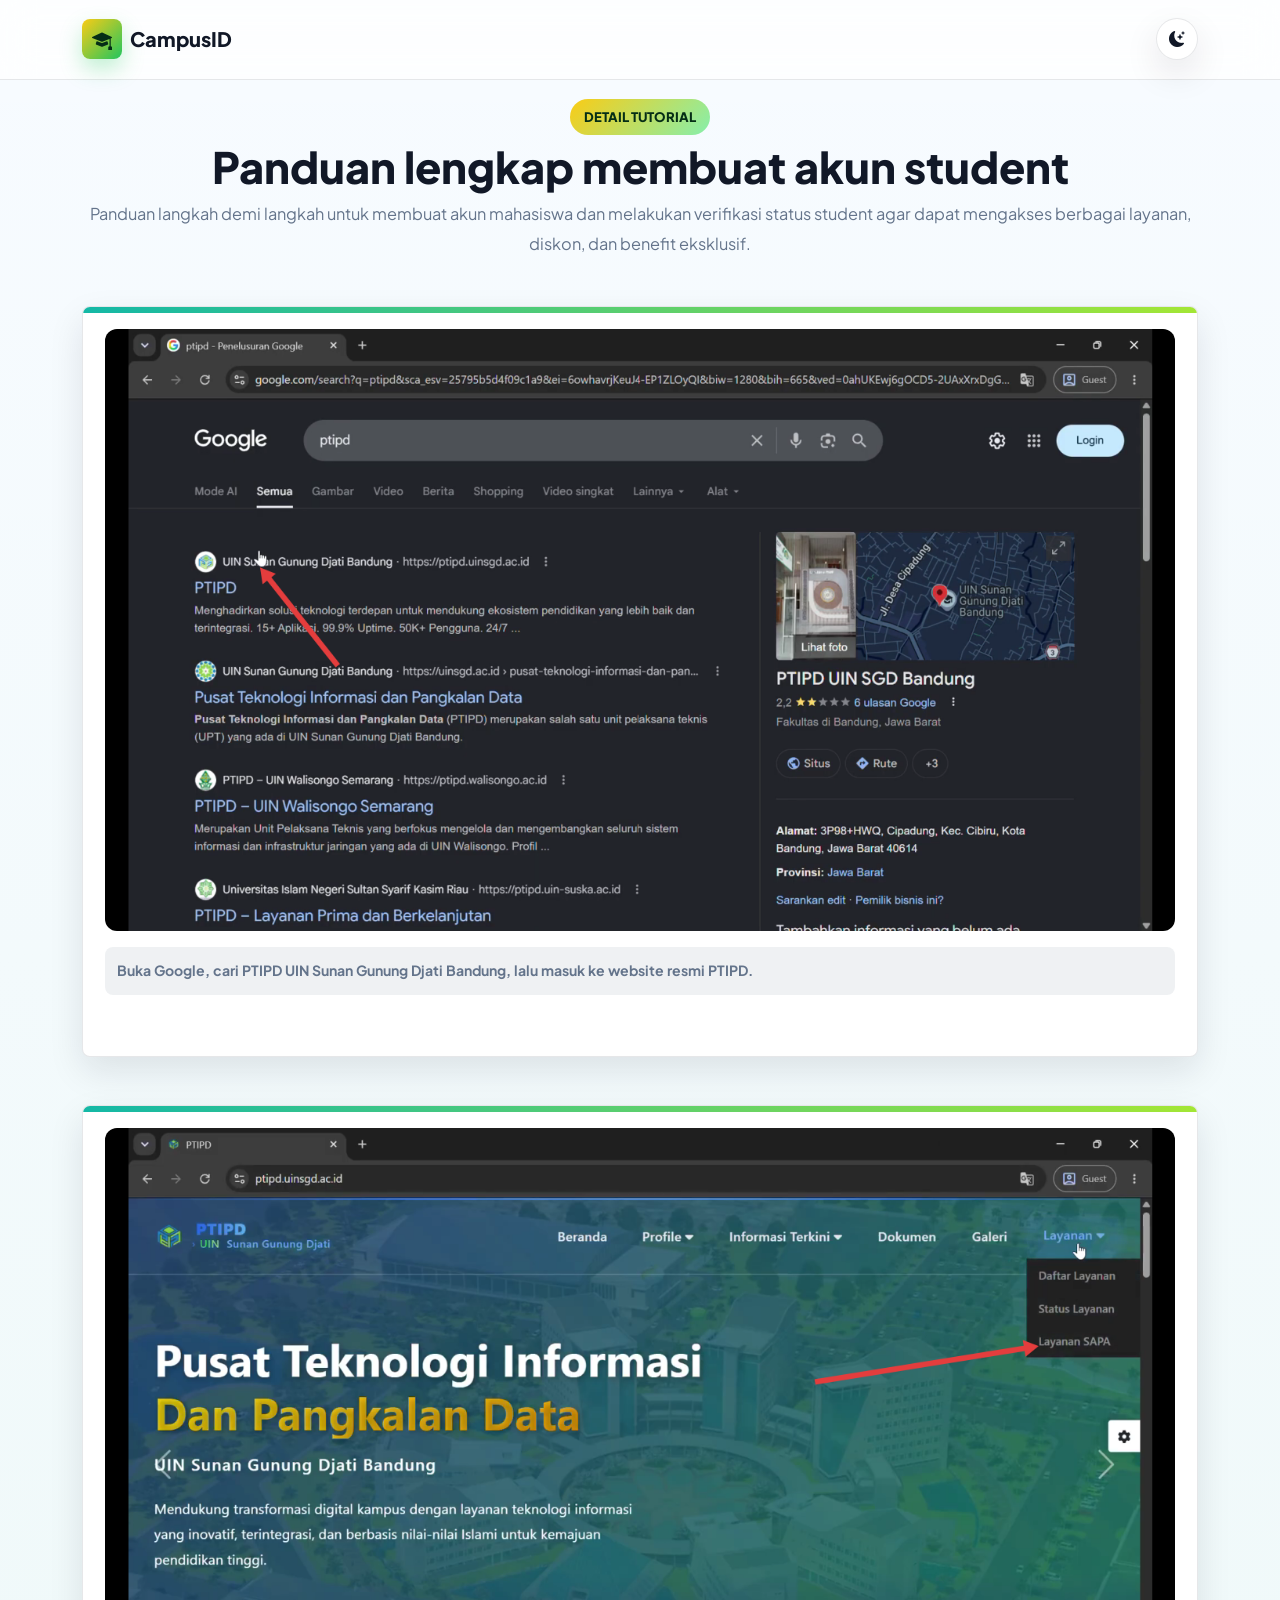
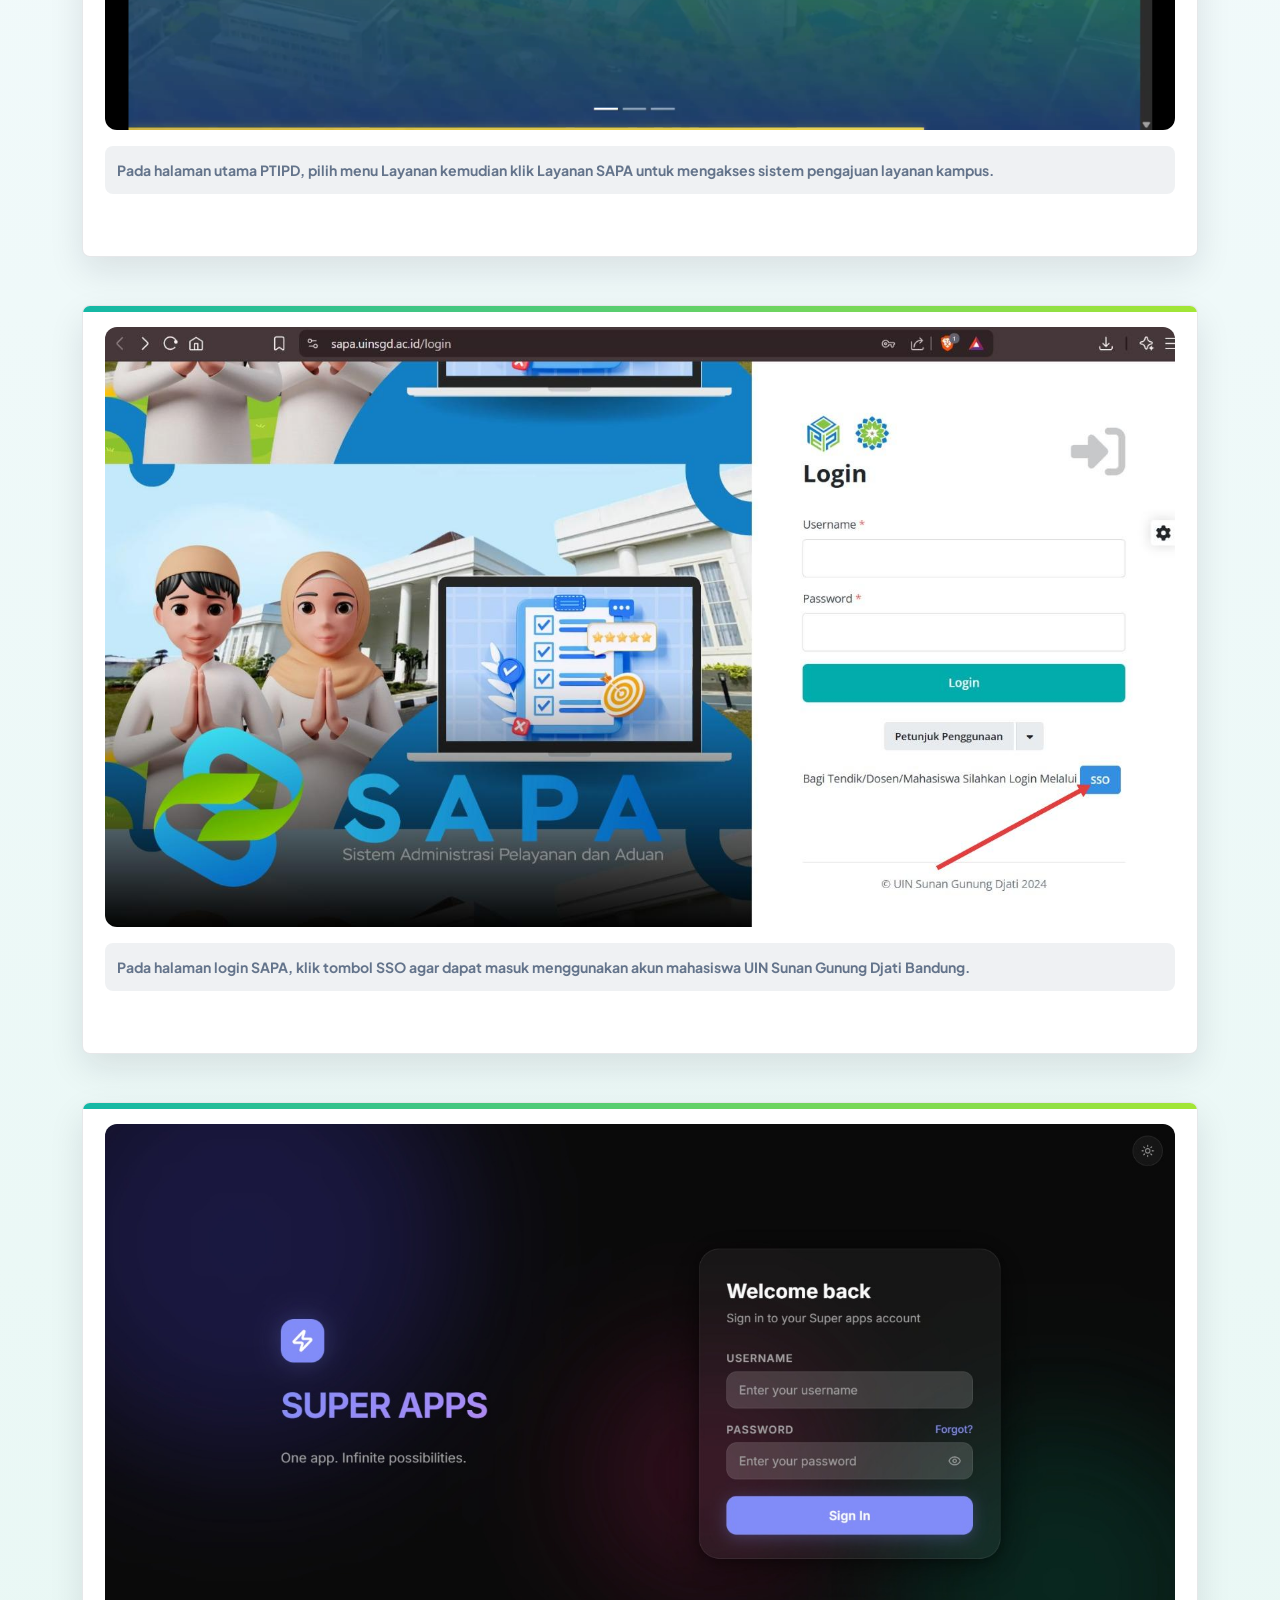
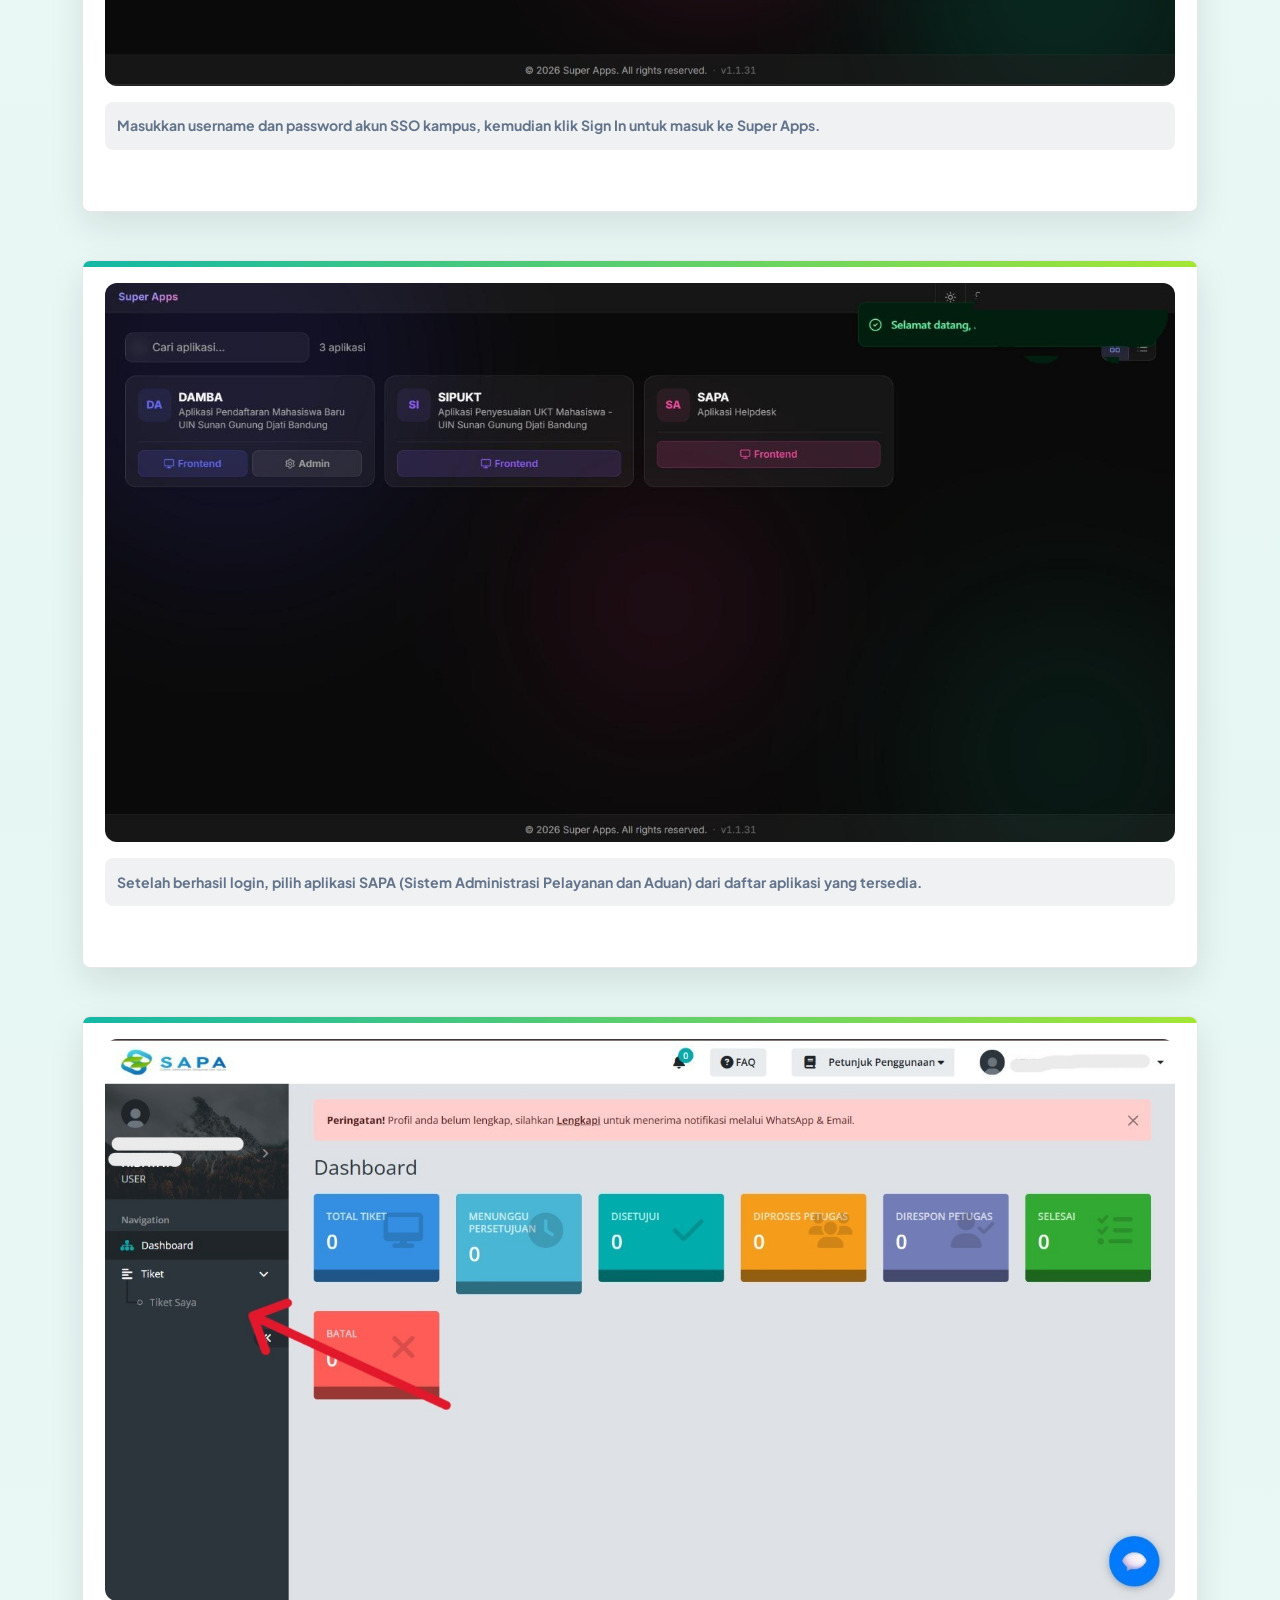
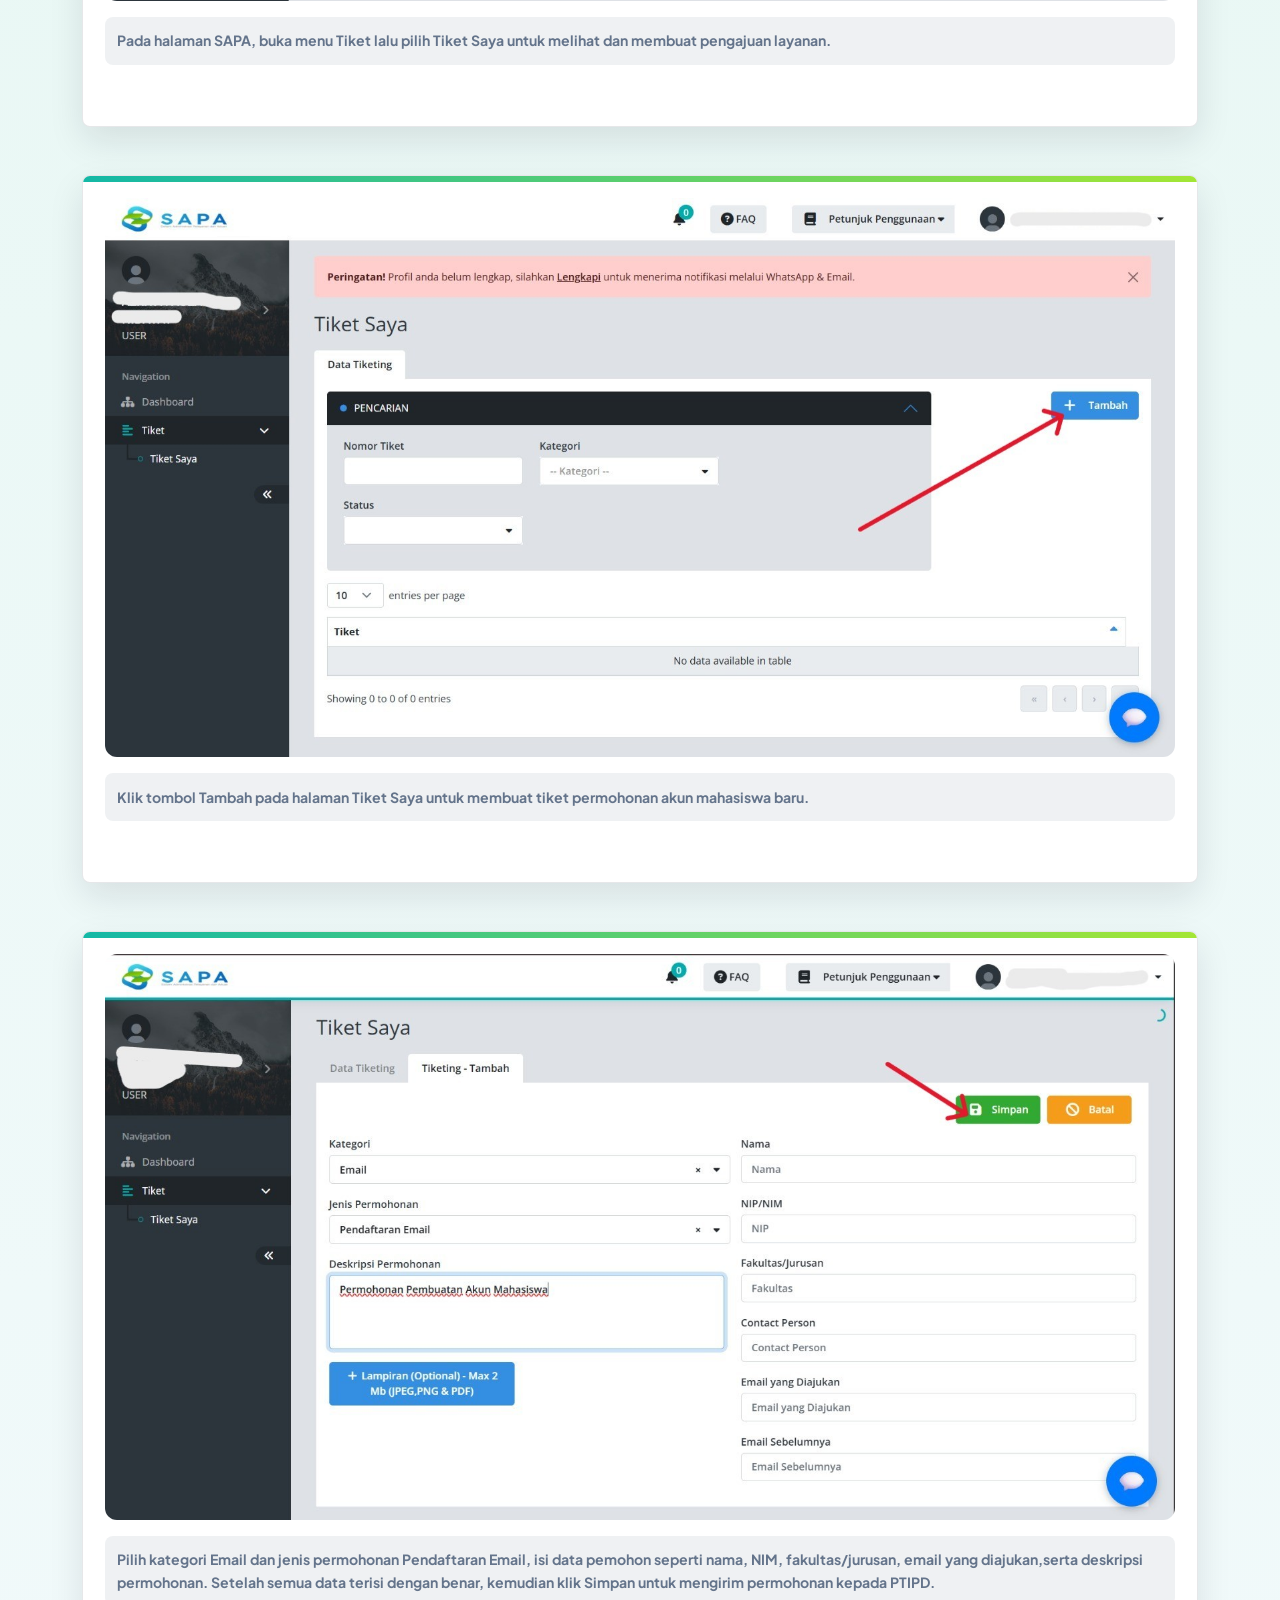
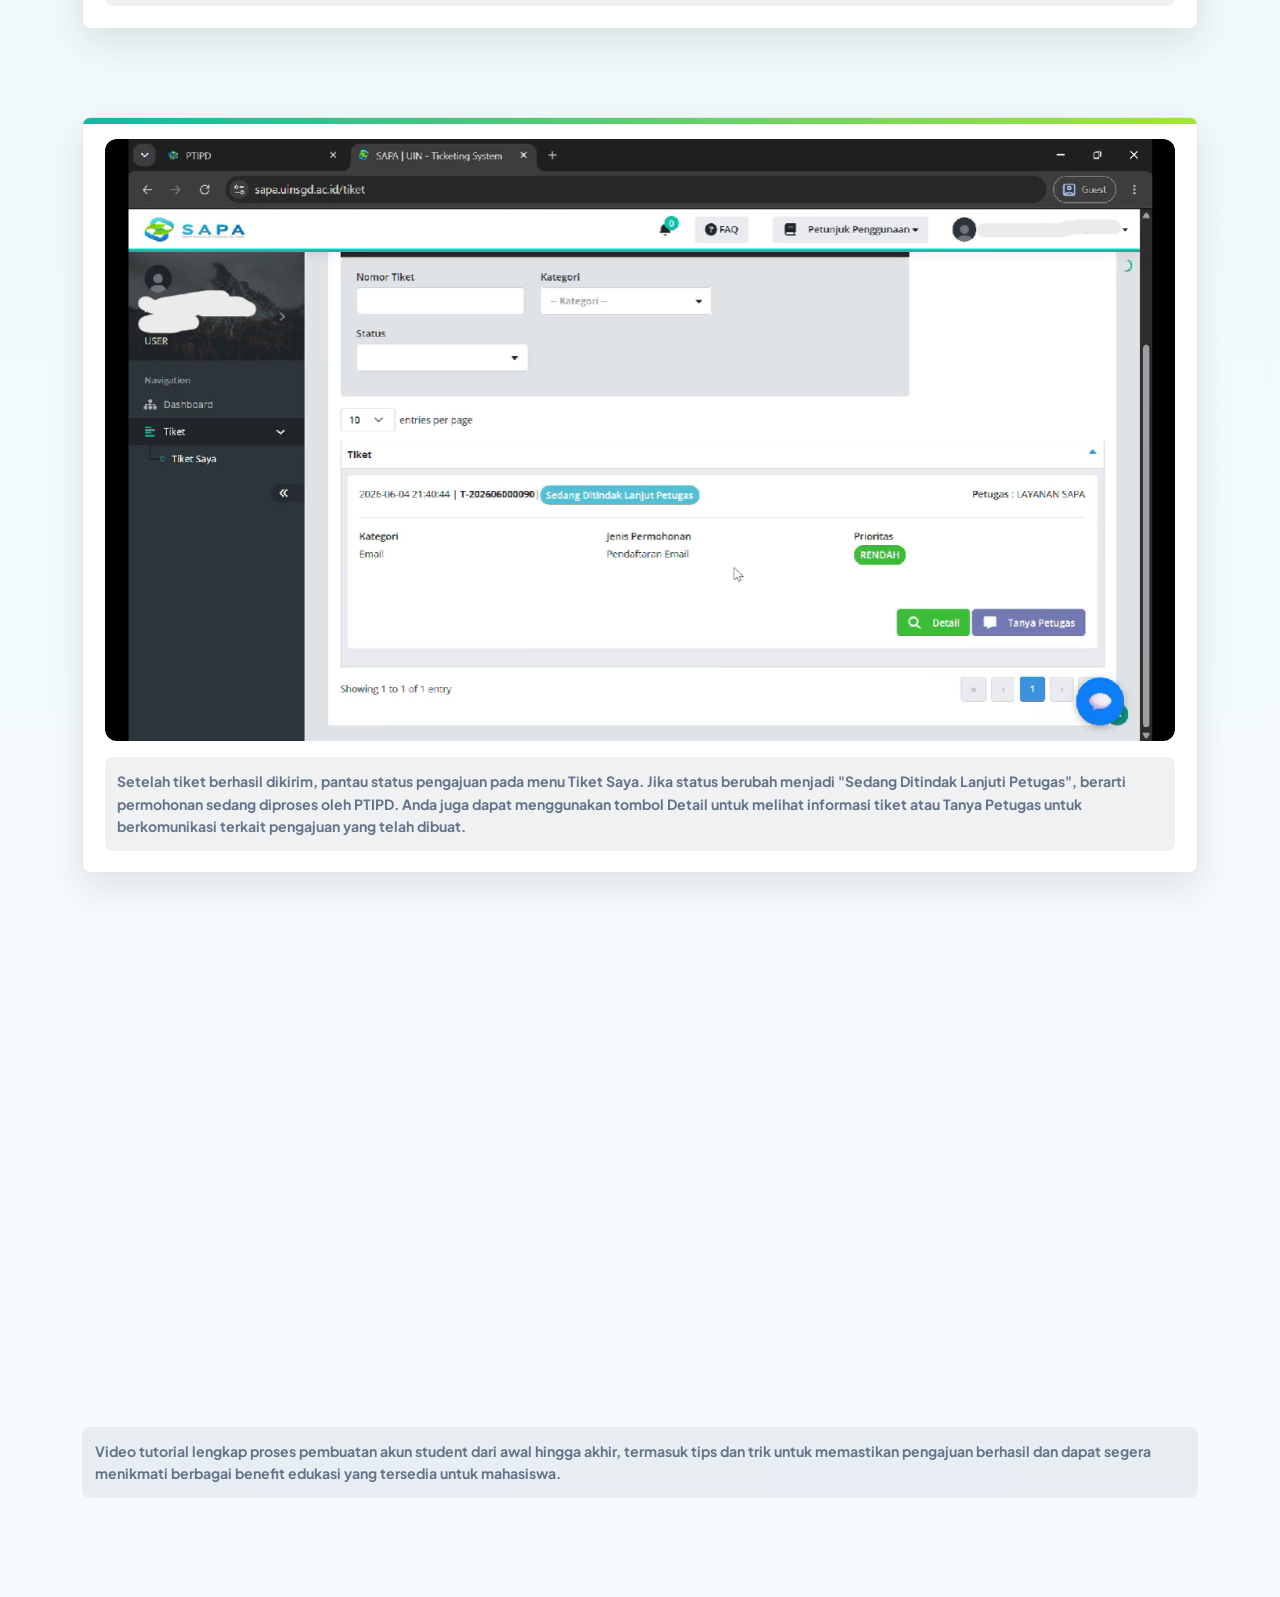
==== commit 79486b46: "Penambahan link dan vidio tutorial" ====
--- a/detail.html
+++ b/detail.html
@@ -39,6 +39,7 @@
           <span class="section-kicker">Detail Tutorial</span>
           <h2 class="section-title mt-2 mx-auto">Panduan lengkap membuat akun student</h2>
           <p class="section-copy mx-auto text-center">Panduan langkah demi langkah untuk membuat akun mahasiswa dan melakukan verifikasi status student agar dapat mengakses berbagai layanan, diskon, dan benefit eksklusif.</p>
+          
         </div>
 
         <div class="row g-4 mb-5">
@@ -156,6 +157,18 @@
           </div>
         </div>
       </div>
+      
+      <div class="container">
+        <div class="video-tutorial mt-4">
+            <div class="ratio ratio-16x9 mx-auto" style="max-width: 800px;">
+              <iframe src="https://www.youtube.com/embed/o4d3QQU11hQ?si=0nboQWM0Wo1r4YjA" title="Video Tutorial Akun Student" allow="accelerometer; autoplay; clipboard-write; encrypted-media; gyroscope; picture-in-picture" allowfullscreen></iframe>
+            </div>
+            <div class="small-note">
+              Video tutorial lengkap proses pembuatan akun student dari awal hingga akhir, termasuk tips dan trik untuk memastikan pengajuan berhasil dan dapat segera menikmati berbagai benefit edukasi yang tersedia untuk mahasiswa.
+                </div>
+        </div>
+      </div>
+      
       <!-- <div class="col">
             <article class="benefit-card benefit-canva">
               <div class="benefit-top">
@@ -164,6 +177,8 @@
               <div class="small-note">Catatan: Google one ini hanya bisa di akses 1 tahun .</div>
             </article>
           </div> -->
+
+          
     </section>
     <script src="https://cdn.jsdelivr.net/npm/bootstrap@5.3.8/dist/js/bootstrap.bundle.min.js" integrity="sha384-FKyoEForCGlyvwx9Hj09JcYn3nv7wiPVlz7YYwJrWVcXK/BmnVDxM+D2scQbITxI" crossorigin="anonymous"></script>
     <script src="app.js"></script>
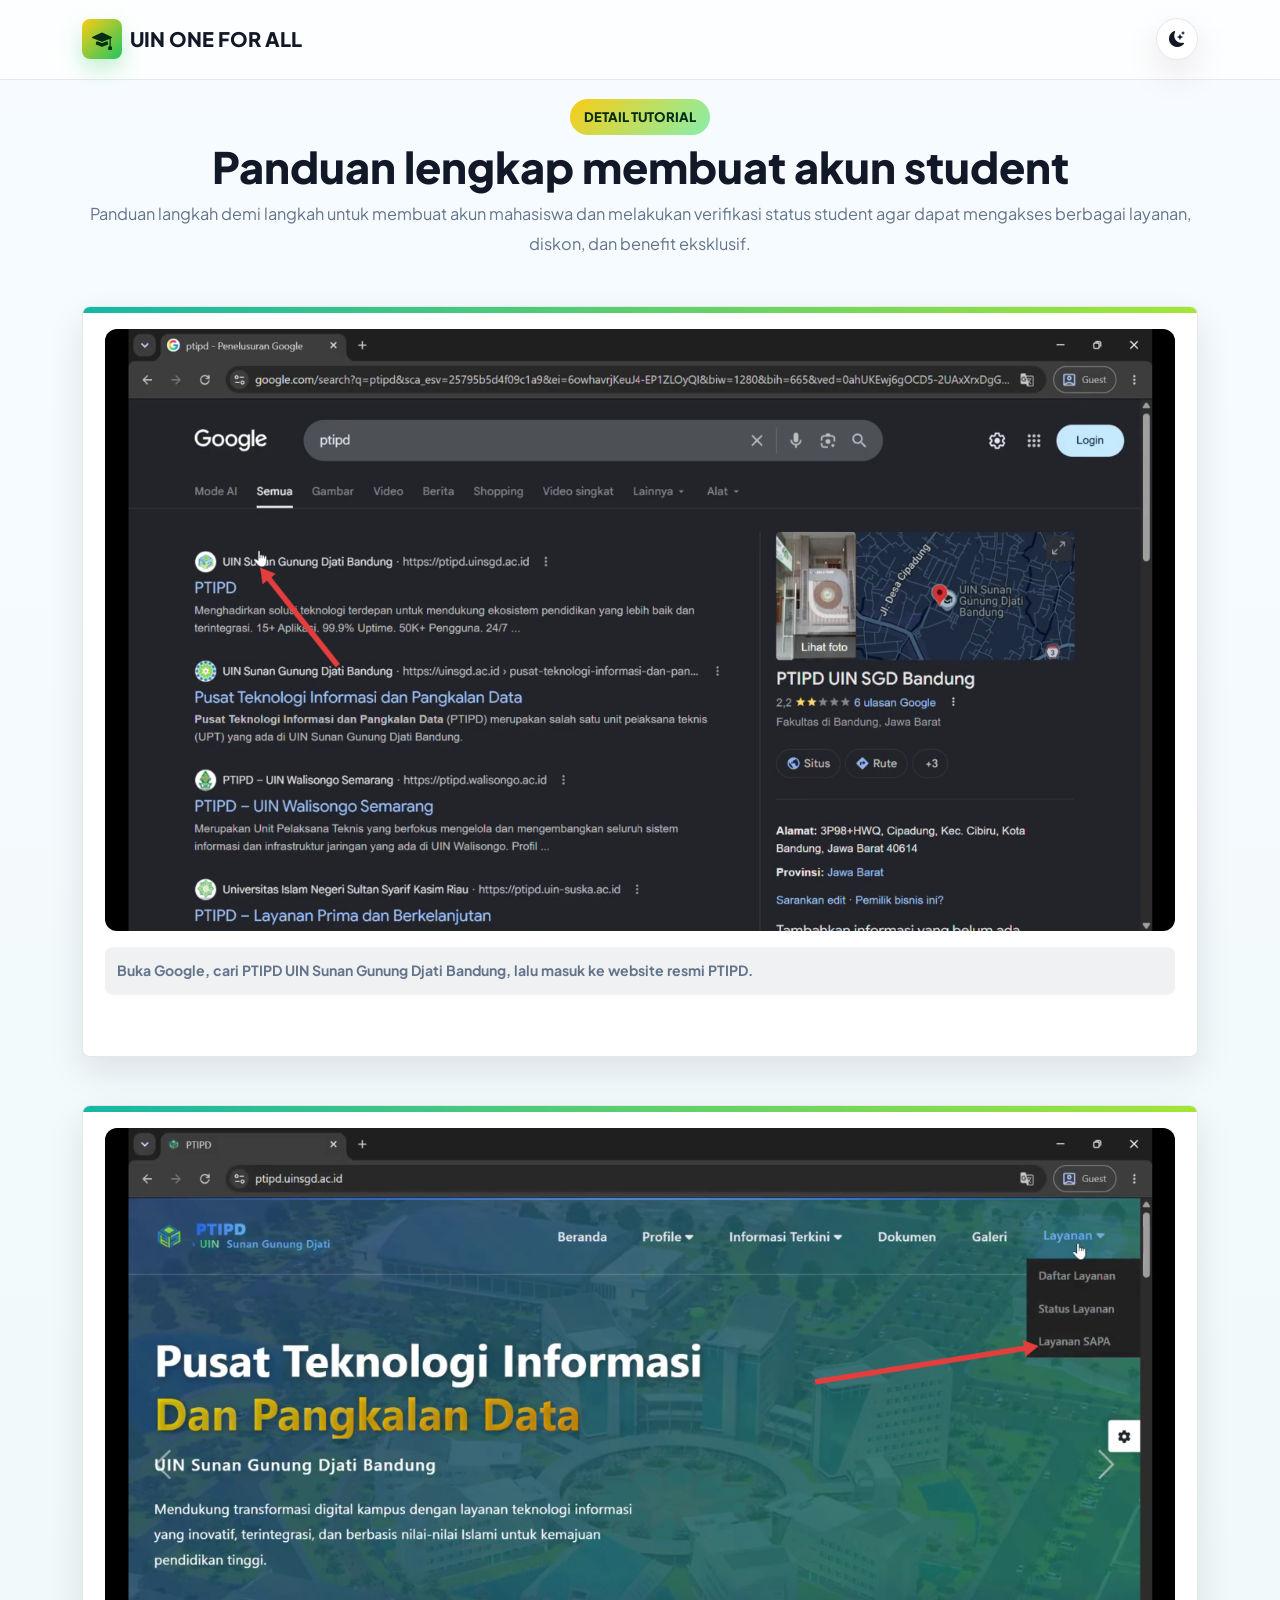
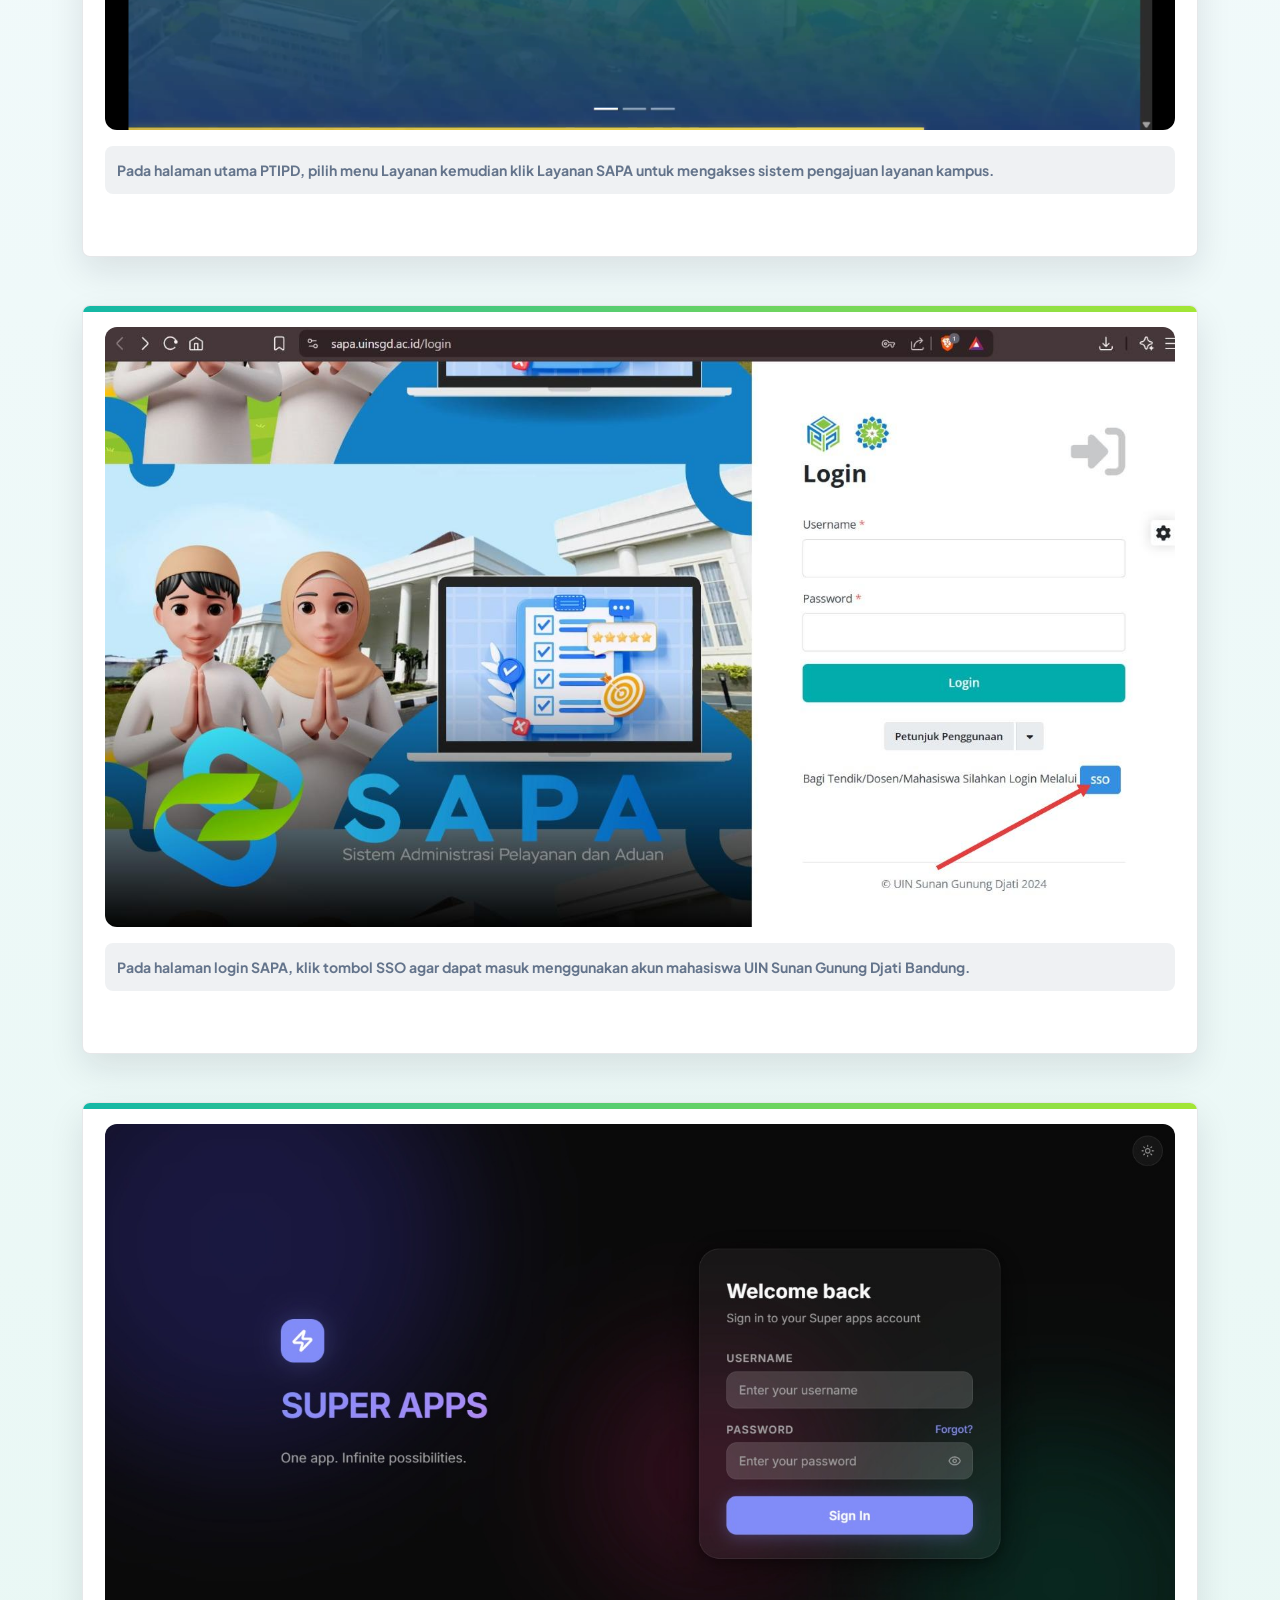
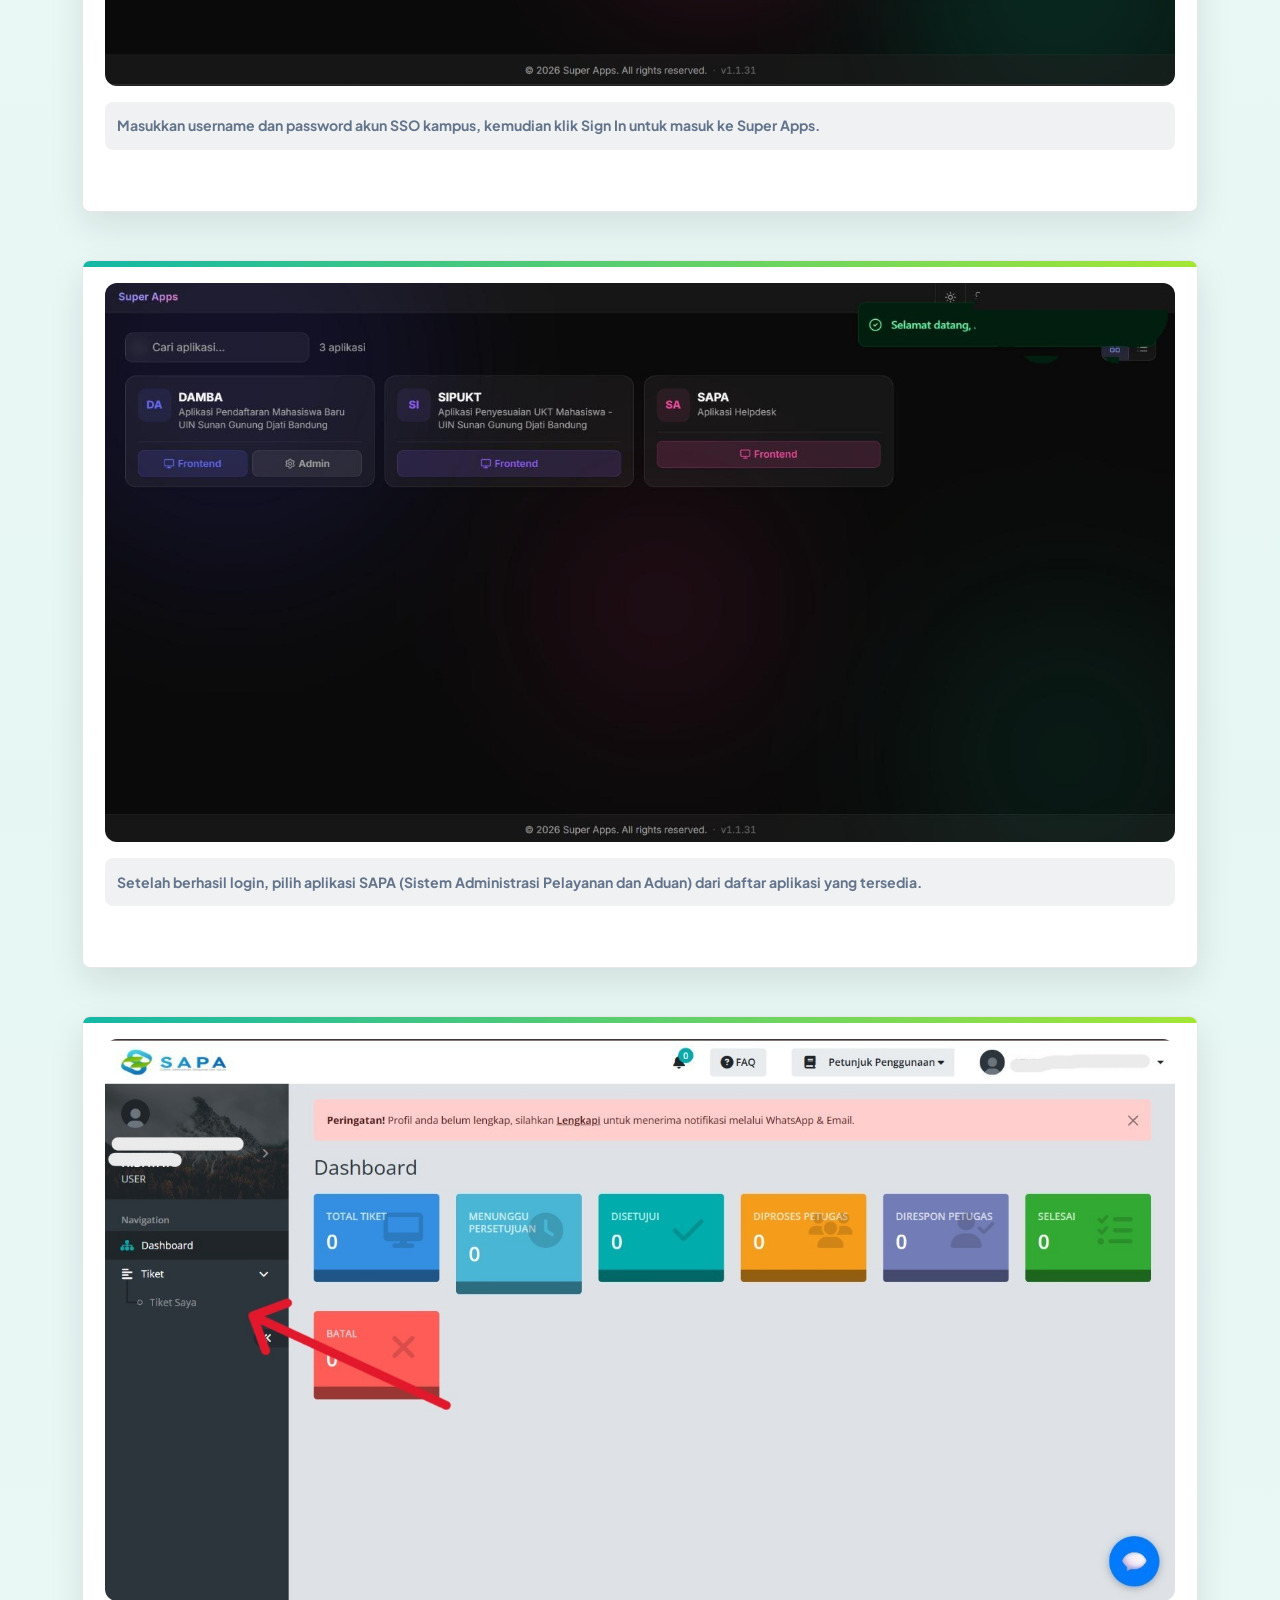
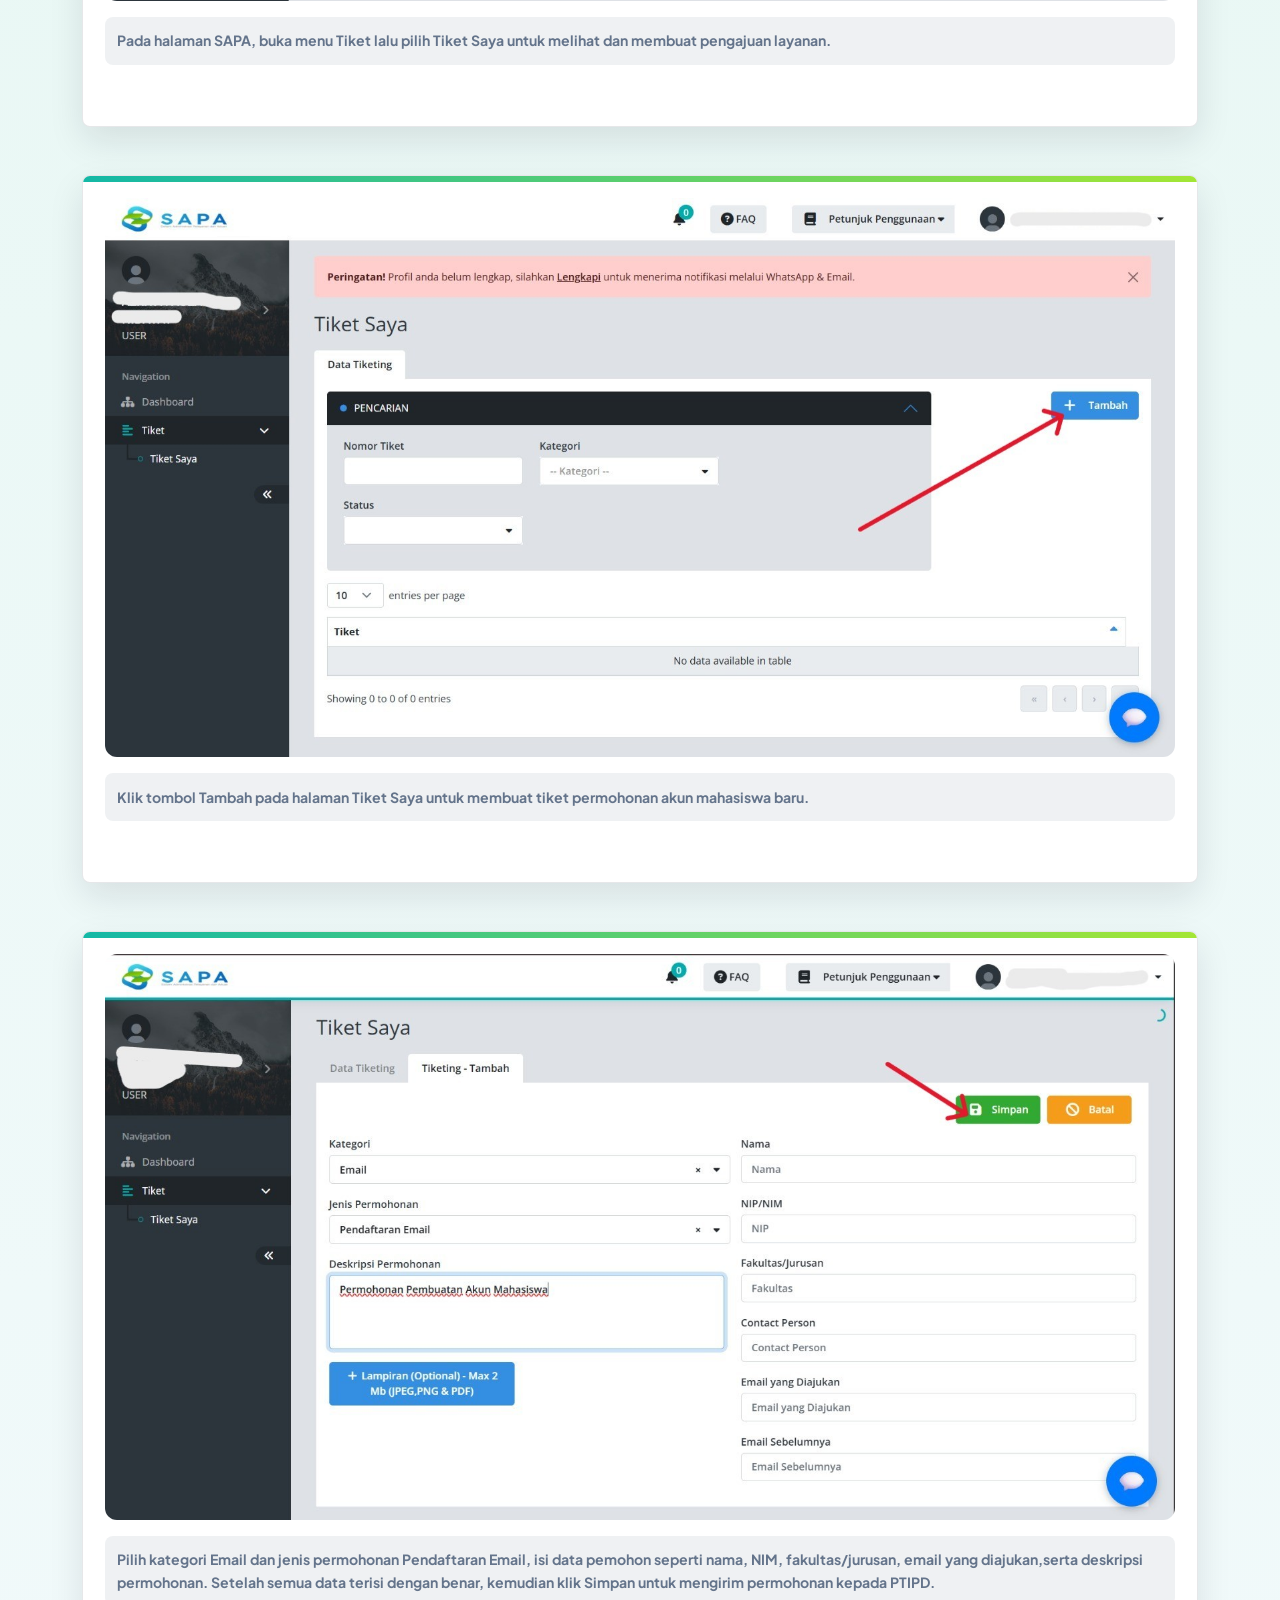
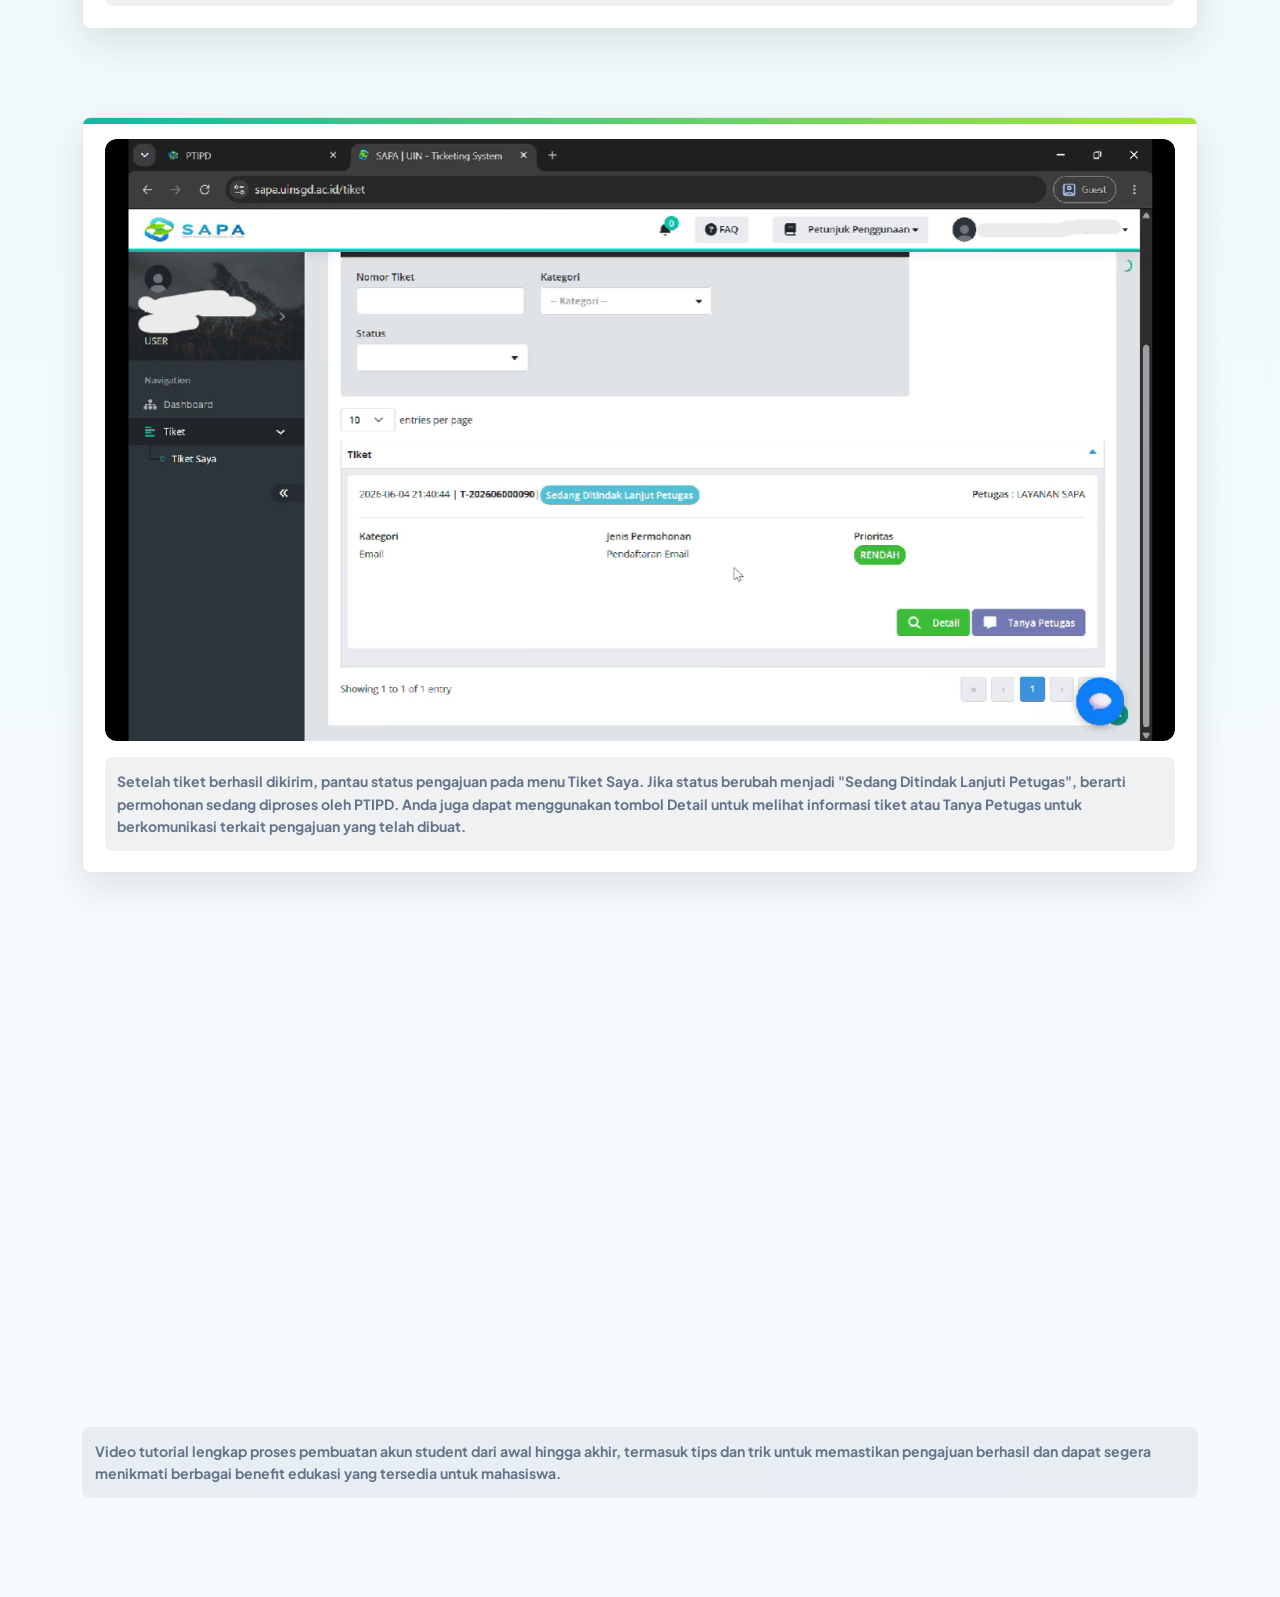
==== commit 1d696369: "Merubah Judul website" ====
--- a/detail.html
+++ b/detail.html
@@ -4,7 +4,7 @@
     <meta charset="utf-8" />
     <meta name="viewport" content="width=device-width, initial-scale=1" />
     <meta name="description" content="Panduan membuat akun student dari kampus dan memanfaatkan benefit edukasi seperti Canva, Gemini, cloud storage, tools coding, dan aplikasi produktivitas." />
-    <title>Campus Student Access | Panduan Akun Student Kampus</title>
+    <title>UIN ONE FOR ALL</title>
 
     <link rel="preconnect" href="https://cdn.jsdelivr.net" />
     <link rel="preconnect" href="https://images.unsplash.com" />
@@ -20,7 +20,7 @@
       <div class="container">
         <a class="navbar-brand d-flex align-items-center gap-2" href="#beranda" aria-label="Campus Student Access">
           <span class="brand-mark"><i class="bi bi-mortarboard-fill"></i></span>
-          <span>CampusID</span>
+          <span>UIN ONE FOR ALL</span>
         </a>
 
         <div class="d-flex align-items-center gap-2 order-lg-2">
